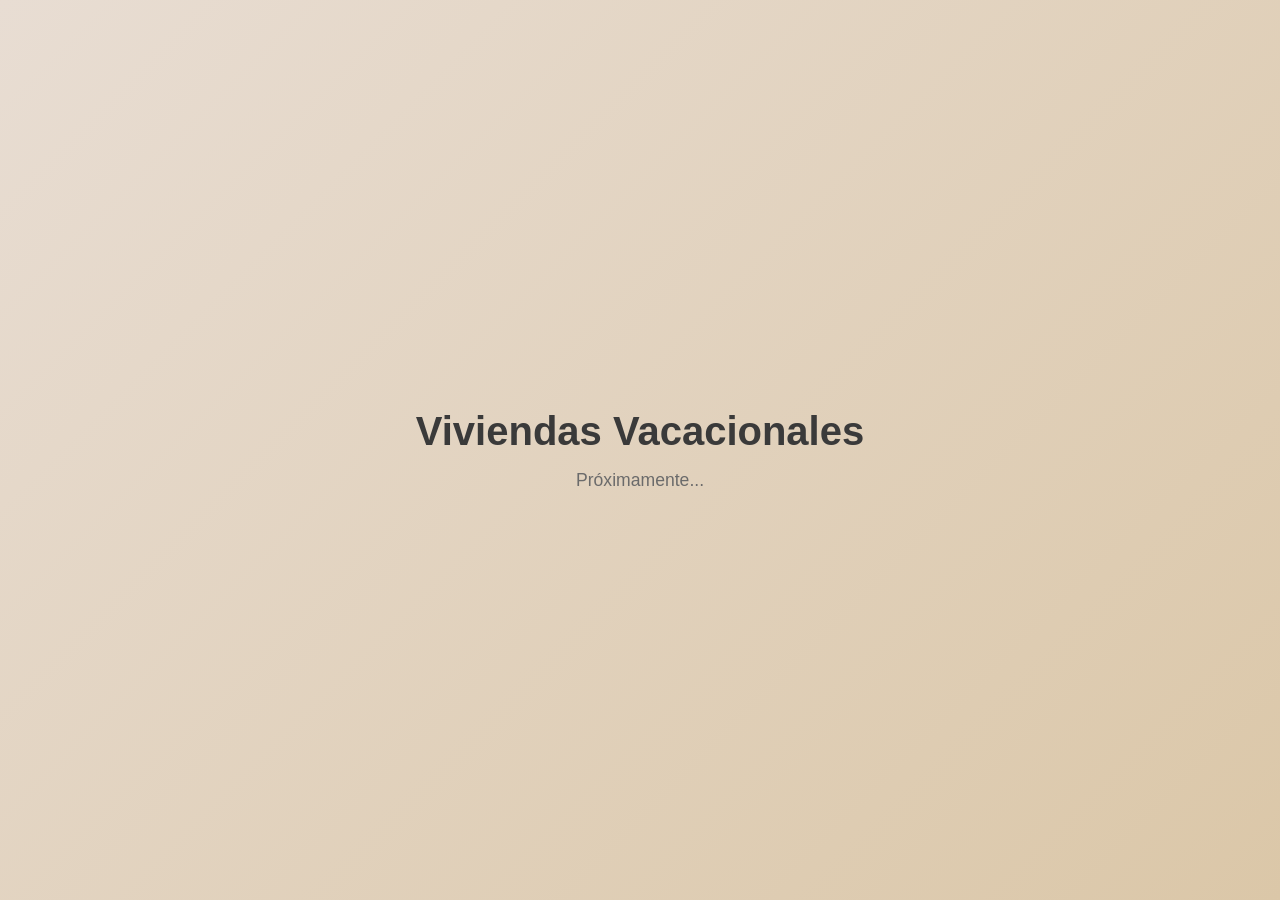
==== vacacional/index.html @ a703bd1c "Sitio web Zaida Quevedo - Psicoterapia y Viviendas Vacacionales Estructura multipágina para web de p" ====
<!DOCTYPE html>
<html lang="es">
<head>
    <meta charset="UTF-8">
    <meta name="viewport" content="width=device-width, initial-scale=1.0">
    <title>Viviendas Vacacionales - Próximamente</title>
    <style>
        * { margin: 0; padding: 0; box-sizing: border-box; }
        body {
            font-family: -apple-system, BlinkMacSystemFont, 'Segoe UI', sans-serif;
            min-height: 100vh;
            display: flex;
            align-items: center;
            justify-content: center;
            background: linear-gradient(135deg, #E8DDD3, #DBC7A8);
            color: #3A3A3A;
        }
        .container { text-align: center; padding: 40px; }
        h1 { font-size: 2.5rem; margin-bottom: 16px; }
        p { font-size: 1.1rem; color: #6B6B6B; }
    </style>
</head>
<body>
    <div class="container">
        <h1>Viviendas Vacacionales</h1>
        <p>Próximamente...</p>
    </div>
</body>
</html>
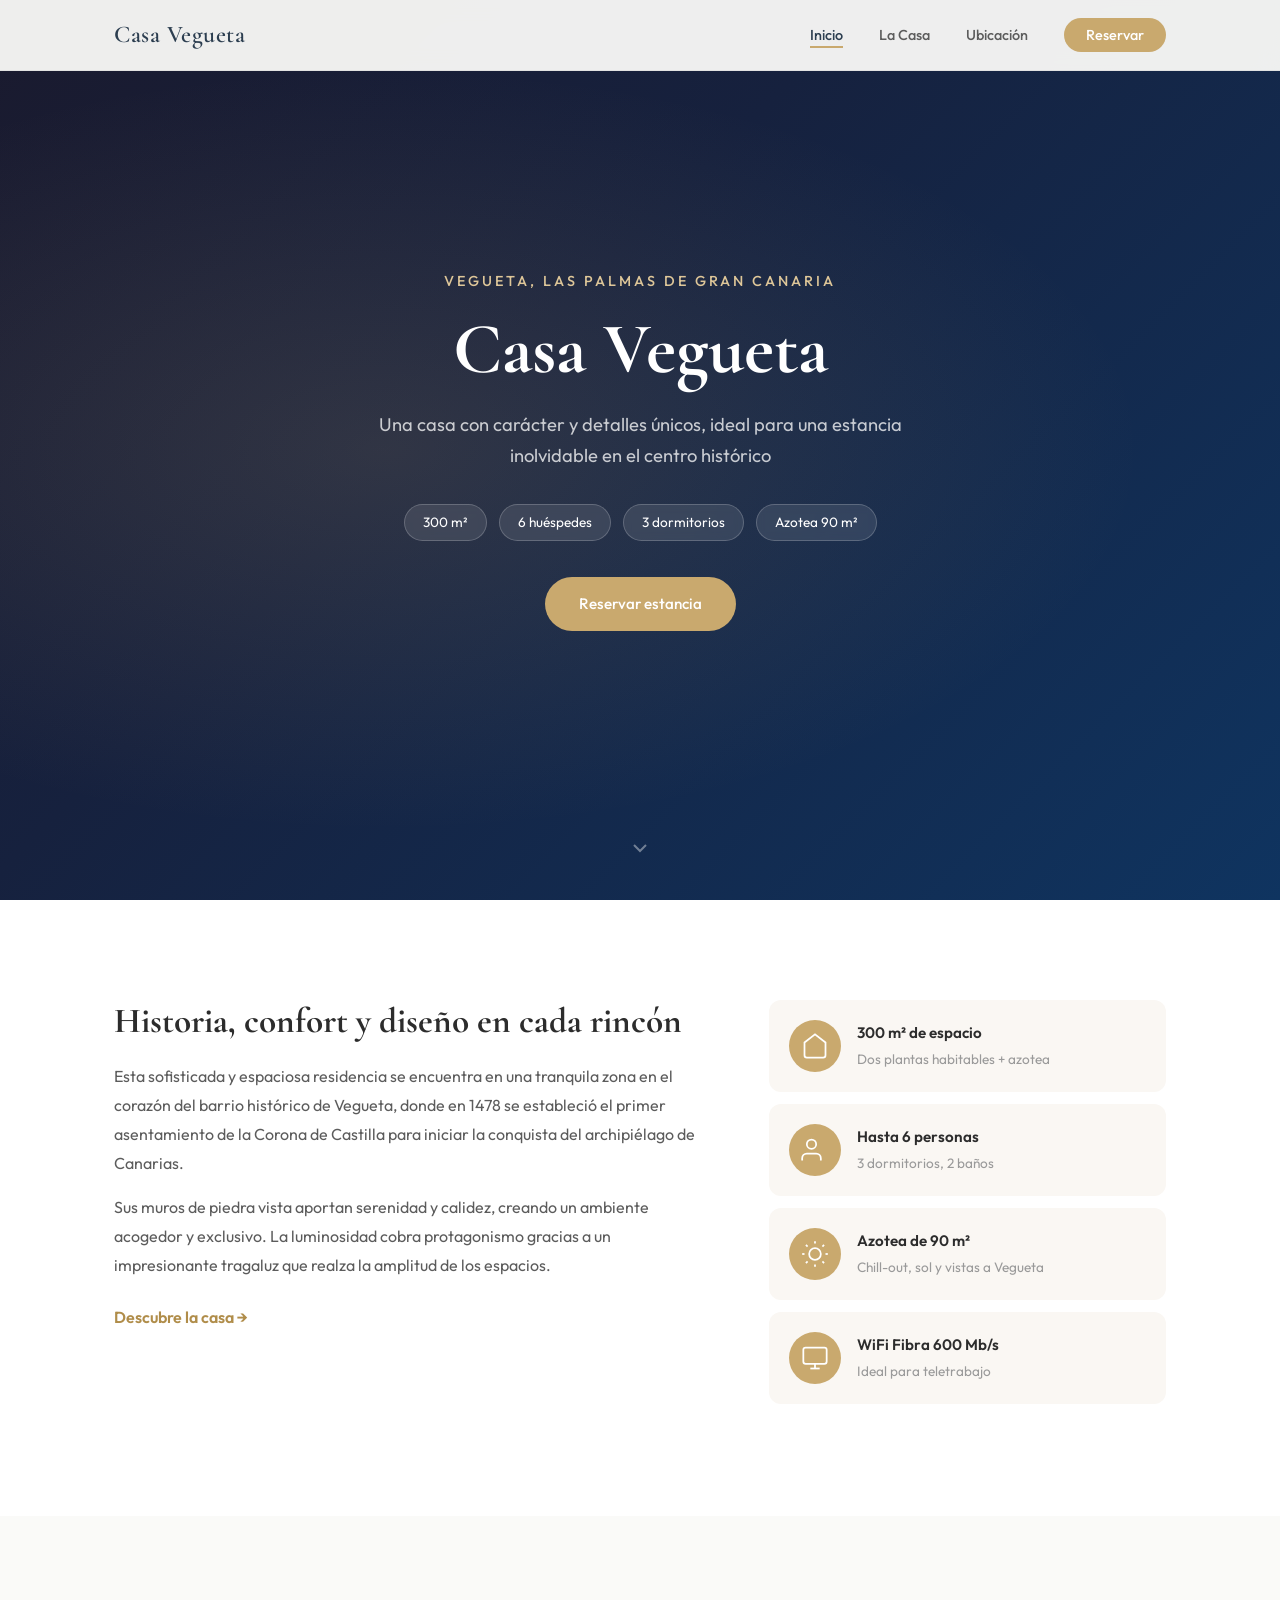
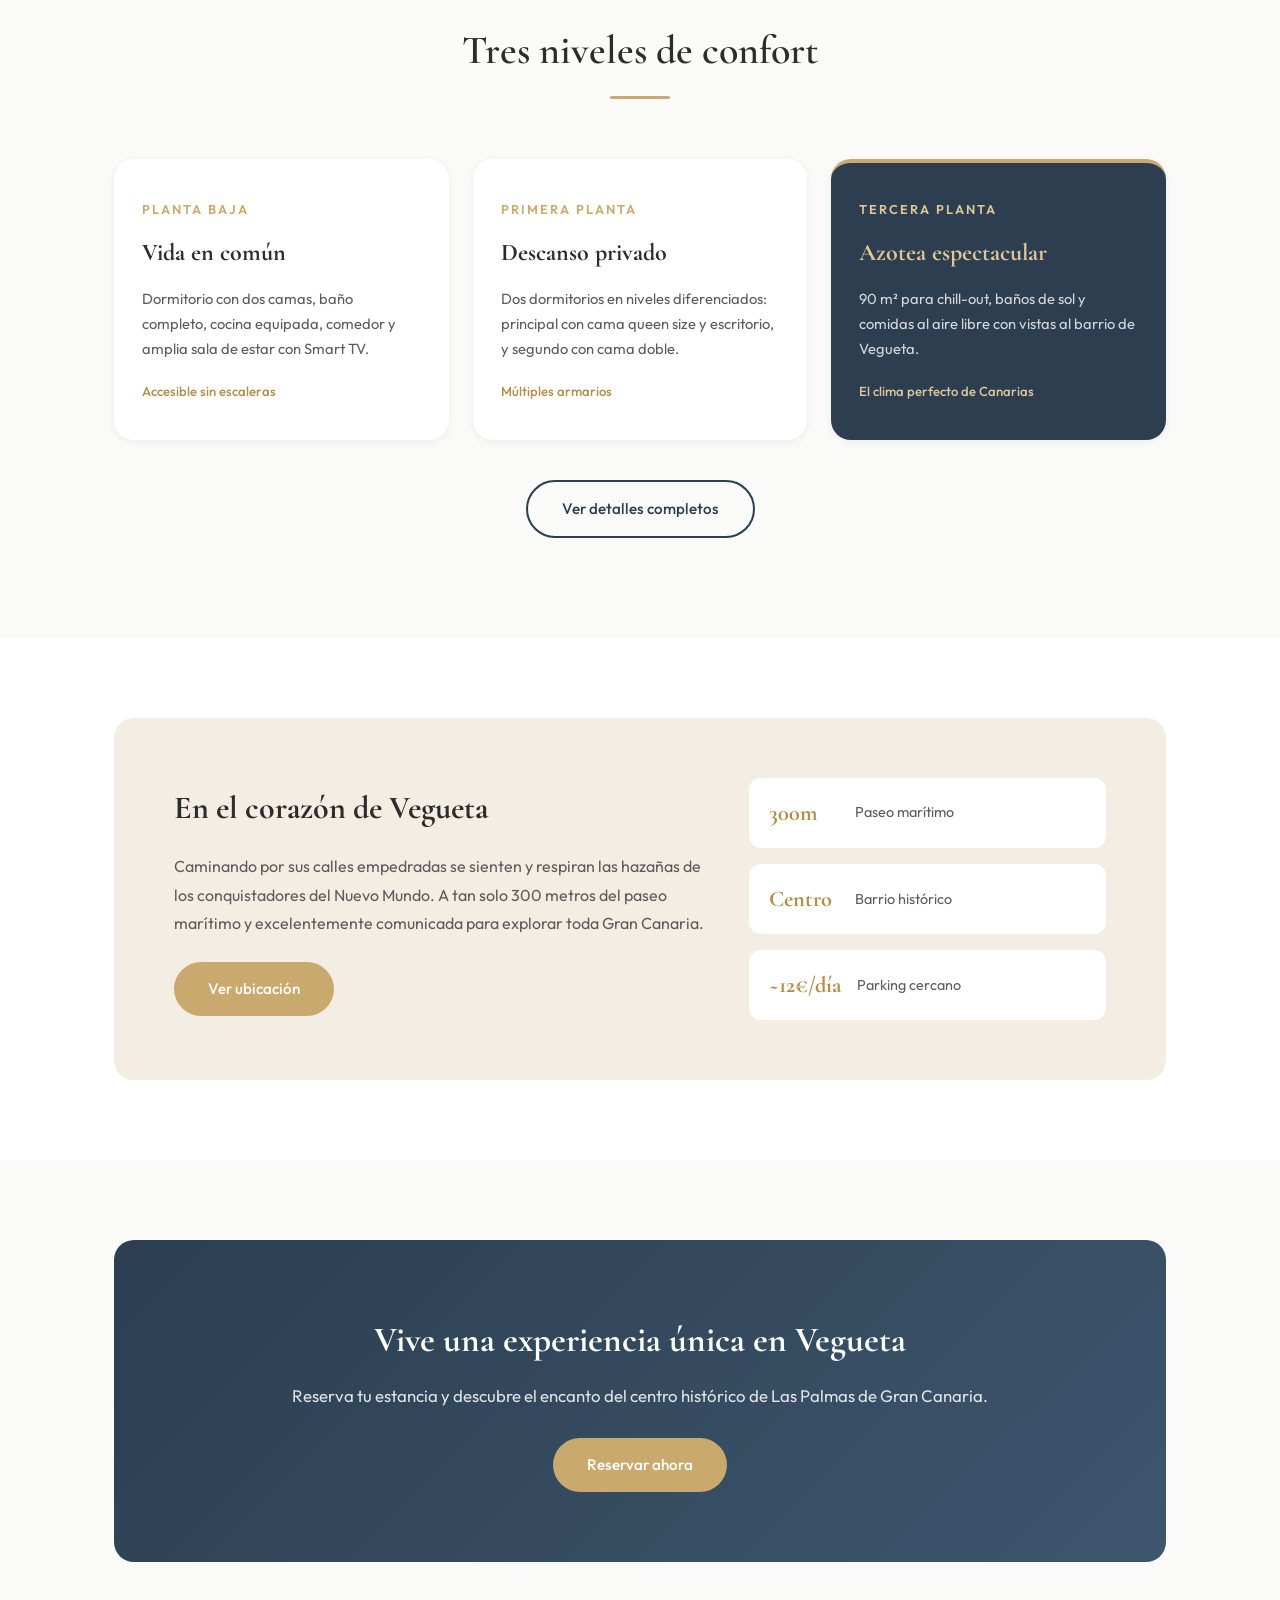
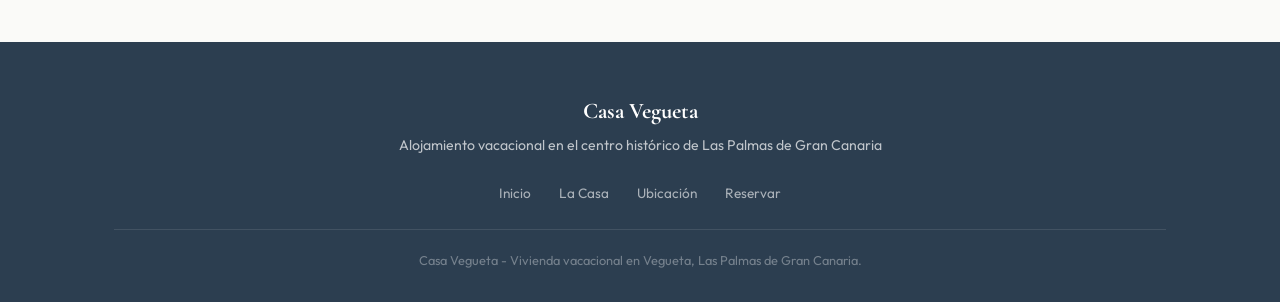
==== commit e8c86e30: "Add vacation rental website (Casa Vegueta) Multi-page site: index, la-casa, ubicacion, reservar. Dar" ====
--- a/vacacional/index.html
+++ b/vacacional/index.html
@@ -3,27 +3,216 @@
 <head>
     <meta charset="UTF-8">
     <meta name="viewport" content="width=device-width, initial-scale=1.0">
-    <title>Viviendas Vacacionales - Próximamente</title>
-    <style>
-        * { margin: 0; padding: 0; box-sizing: border-box; }
-        body {
-            font-family: -apple-system, BlinkMacSystemFont, 'Segoe UI', sans-serif;
-            min-height: 100vh;
-            display: flex;
-            align-items: center;
-            justify-content: center;
-            background: linear-gradient(135deg, #E8DDD3, #DBC7A8);
-            color: #3A3A3A;
-        }
-        .container { text-align: center; padding: 40px; }
-        h1 { font-size: 2.5rem; margin-bottom: 16px; }
-        p { font-size: 1.1rem; color: #6B6B6B; }
-    </style>
+    <title>Casa Vegueta | Alojamiento Vacacional en Las Palmas de Gran Canaria</title>
+    <link rel="preconnect" href="https://fonts.googleapis.com">
+    <link rel="preconnect" href="https://fonts.gstatic.com" crossorigin>
+    <link href="https://fonts.googleapis.com/css2?family=Cormorant+Garamond:wght@400;500;600;700&family=Outfit:wght@300;400;500;600&display=swap" rel="stylesheet">
+    <link rel="stylesheet" href="styles.css">
 </head>
 <body>
-    <div class="container">
-        <h1>Viviendas Vacacionales</h1>
-        <p>Próximamente...</p>
-    </div>
+    <!-- Navegación -->
+    <nav class="navbar" id="navbar">
+        <div class="nav-container">
+            <a href="index.html" class="nav-logo">Casa Vegueta</a>
+            <button class="nav-toggle" id="navToggle" aria-label="Abrir menú">
+                <span></span><span></span><span></span>
+            </button>
+            <ul class="nav-menu" id="navMenu">
+                <li><a href="index.html" class="nav-link active">Inicio</a></li>
+                <li><a href="la-casa.html" class="nav-link">La Casa</a></li>
+                <li><a href="ubicacion.html" class="nav-link">Ubicación</a></li>
+                <li><a href="reservar.html" class="nav-link nav-cta">Reservar</a></li>
+            </ul>
+        </div>
+    </nav>
+
+    <!-- HERO -->
+    <section class="hero">
+        <div class="hero-overlay"></div>
+        <div class="hero-content">
+            <p class="hero-location">Vegueta, Las Palmas de Gran Canaria</p>
+            <h1 class="hero-title">Casa Vegueta</h1>
+            <p class="hero-subtitle">Una casa con carácter y detalles únicos, ideal para una estancia inolvidable en el centro histórico</p>
+            <div class="hero-badges">
+                <span class="badge">300 m²</span>
+                <span class="badge">6 huéspedes</span>
+                <span class="badge">3 dormitorios</span>
+                <span class="badge">Azotea 90 m²</span>
+            </div>
+            <a href="reservar.html" class="btn btn-primary">Reservar estancia</a>
+        </div>
+        <div class="hero-scroll">
+            <svg width="24" height="24" viewBox="0 0 24 24" fill="none" stroke="currentColor" stroke-width="2">
+                <polyline points="6 9 12 15 18 9"/>
+            </svg>
+        </div>
+    </section>
+
+    <!-- INTRO -->
+    <section class="intro">
+        <div class="container">
+            <div class="intro-grid">
+                <div class="intro-text">
+                    <h2>Historia, confort y diseño en cada rincón</h2>
+                    <p>
+                        Esta sofisticada y espaciosa residencia se encuentra en una tranquila zona en el corazón
+                        del barrio histórico de Vegueta, donde en 1478 se estableció el primer asentamiento de la
+                        Corona de Castilla para iniciar la conquista del archipiélago de Canarias.
+                    </p>
+                    <p>
+                        Sus muros de piedra vista aportan serenidad y calidez, creando un ambiente acogedor y exclusivo.
+                        La luminosidad cobra protagonismo gracias a un impresionante tragaluz que realza la amplitud de los espacios.
+                    </p>
+                    <a href="la-casa.html" class="link-arrow">Descubre la casa &rarr;</a>
+                </div>
+                <div class="intro-features">
+                    <div class="feature-item">
+                        <div class="feature-icon">
+                            <svg width="28" height="28" viewBox="0 0 24 24" fill="none" stroke="currentColor" stroke-width="1.5">
+                                <path d="M3 9l9-7 9 7v11a2 2 0 0 1-2 2H5a2 2 0 0 1-2-2z"/>
+                            </svg>
+                        </div>
+                        <div>
+                            <h4>300 m² de espacio</h4>
+                            <p>Dos plantas habitables + azotea</p>
+                        </div>
+                    </div>
+                    <div class="feature-item">
+                        <div class="feature-icon">
+                            <svg width="28" height="28" viewBox="0 0 24 24" fill="none" stroke="currentColor" stroke-width="1.5">
+                                <path d="M17 21v-2a4 4 0 0 0-4-4H5a4 4 0 0 0-4 4v2"/><circle cx="9" cy="7" r="4"/>
+                            </svg>
+                        </div>
+                        <div>
+                            <h4>Hasta 6 personas</h4>
+                            <p>3 dormitorios, 2 baños</p>
+                        </div>
+                    </div>
+                    <div class="feature-item">
+                        <div class="feature-icon">
+                            <svg width="28" height="28" viewBox="0 0 24 24" fill="none" stroke="currentColor" stroke-width="1.5">
+                                <circle cx="12" cy="12" r="5"/><line x1="12" y1="1" x2="12" y2="3"/><line x1="12" y1="21" x2="12" y2="23"/><line x1="4.22" y1="4.22" x2="5.64" y2="5.64"/><line x1="18.36" y1="18.36" x2="19.78" y2="19.78"/><line x1="1" y1="12" x2="3" y2="12"/><line x1="21" y1="12" x2="23" y2="12"/><line x1="4.22" y1="19.78" x2="5.64" y2="18.36"/><line x1="18.36" y1="5.64" x2="19.78" y2="4.22"/>
+                            </svg>
+                        </div>
+                        <div>
+                            <h4>Azotea de 90 m²</h4>
+                            <p>Chill-out, sol y vistas a Vegueta</p>
+                        </div>
+                    </div>
+                    <div class="feature-item">
+                        <div class="feature-icon">
+                            <svg width="28" height="28" viewBox="0 0 24 24" fill="none" stroke="currentColor" stroke-width="1.5">
+                                <rect x="2" y="3" width="20" height="14" rx="2" ry="2"/><line x1="8" y1="21" x2="16" y2="21"/><line x1="12" y1="17" x2="12" y2="21"/>
+                            </svg>
+                        </div>
+                        <div>
+                            <h4>WiFi Fibra 600 Mb/s</h4>
+                            <p>Ideal para teletrabajo</p>
+                        </div>
+                    </div>
+                </div>
+            </div>
+        </div>
+    </section>
+
+    <!-- PLANTAS PREVIEW -->
+    <section class="floors-preview">
+        <div class="container">
+            <div class="section-header">
+                <h2>Tres niveles de confort</h2>
+                <div class="section-line"></div>
+            </div>
+            <div class="floors-grid">
+                <div class="floor-card">
+                    <div class="floor-number">Planta baja</div>
+                    <h3>Vida en común</h3>
+                    <p>Dormitorio con dos camas, baño completo, cocina equipada, comedor y amplia sala de estar con Smart TV.</p>
+                    <span class="floor-note">Accesible sin escaleras</span>
+                </div>
+                <div class="floor-card">
+                    <div class="floor-number">Primera planta</div>
+                    <h3>Descanso privado</h3>
+                    <p>Dos dormitorios en niveles diferenciados: principal con cama queen size y escritorio, y segundo con cama doble.</p>
+                    <span class="floor-note">Múltiples armarios</span>
+                </div>
+                <div class="floor-card floor-card--highlight">
+                    <div class="floor-number">Tercera planta</div>
+                    <h3>Azotea espectacular</h3>
+                    <p>90 m² para chill-out, baños de sol y comidas al aire libre con vistas al barrio de Vegueta.</p>
+                    <span class="floor-note">El clima perfecto de Canarias</span>
+                </div>
+            </div>
+            <div class="text-center" style="margin-top: 40px;">
+                <a href="la-casa.html" class="btn btn-secondary">Ver detalles completos</a>
+            </div>
+        </div>
+    </section>
+
+    <!-- UBICACIÓN PREVIEW -->
+    <section class="location-preview">
+        <div class="container">
+            <div class="location-banner">
+                <div class="location-text">
+                    <h2>En el corazón de Vegueta</h2>
+                    <p>
+                        Caminando por sus calles empedradas se sienten y respiran las hazañas de los conquistadores
+                        del Nuevo Mundo. A tan solo 300 metros del paseo marítimo y excelentemente comunicada para
+                        explorar toda Gran Canaria.
+                    </p>
+                    <a href="ubicacion.html" class="btn btn-primary">Ver ubicación</a>
+                </div>
+                <div class="location-highlights">
+                    <div class="highlight">
+                        <span class="highlight-distance">300m</span>
+                        <span class="highlight-label">Paseo marítimo</span>
+                    </div>
+                    <div class="highlight">
+                        <span class="highlight-distance">Centro</span>
+                        <span class="highlight-label">Barrio histórico</span>
+                    </div>
+                    <div class="highlight">
+                        <span class="highlight-distance">~12€/día</span>
+                        <span class="highlight-label">Parking cercano</span>
+                    </div>
+                </div>
+            </div>
+        </div>
+    </section>
+
+    <!-- CTA -->
+    <section class="cta-section">
+        <div class="container">
+            <div class="cta-box">
+                <h2>Vive una experiencia única en Vegueta</h2>
+                <p>Reserva tu estancia y descubre el encanto del centro histórico de Las Palmas de Gran Canaria.</p>
+                <div class="cta-buttons">
+                    <a href="reservar.html" class="btn btn-primary">Reservar ahora</a>
+                </div>
+            </div>
+        </div>
+    </section>
+
+    <!-- FOOTER -->
+    <footer class="footer">
+        <div class="container">
+            <div class="footer-content">
+                <div class="footer-brand">
+                    <h3>Casa Vegueta</h3>
+                    <p>Alojamiento vacacional en el centro histórico de Las Palmas de Gran Canaria</p>
+                </div>
+                <div class="footer-links">
+                    <a href="index.html">Inicio</a>
+                    <a href="la-casa.html">La Casa</a>
+                    <a href="ubicacion.html">Ubicación</a>
+                    <a href="reservar.html">Reservar</a>
+                </div>
+                <div class="footer-legal">
+                    <p>Casa Vegueta - Vivienda vacacional en Vegueta, Las Palmas de Gran Canaria.</p>
+                </div>
+            </div>
+        </div>
+    </footer>
+
+    <script src="script.js"></script>
 </body>
 </html>
--- a/vacacional/styles.css
+++ b/vacacional/styles.css
@@ -0,0 +1,426 @@
+/* ===========================
+   VARIABLES Y RESET
+   =========================== */
+:root {
+    --color-primary: #2C3E50;
+    --color-primary-light: #3D566E;
+    --color-accent: #C9A96E;
+    --color-accent-light: #DFC799;
+    --color-accent-dark: #B08D4A;
+    --color-warm: #F4EDE4;
+    --color-warm-light: #FAF7F3;
+    --color-bg: #FAFAF8;
+    --color-white: #FFFFFF;
+    --color-text: #2C2C2C;
+    --color-text-light: #5C5C5C;
+    --color-text-muted: #9A9A9A;
+    --font-heading: 'Cormorant Garamond', Georgia, serif;
+    --font-body: 'Outfit', -apple-system, BlinkMacSystemFont, sans-serif;
+    --shadow-sm: 0 2px 8px rgba(0,0,0,0.06);
+    --shadow-md: 0 4px 24px rgba(0,0,0,0.08);
+    --shadow-lg: 0 8px 40px rgba(0,0,0,0.12);
+    --radius: 12px;
+    --radius-lg: 20px;
+    --transition: 0.3s ease;
+}
+
+*, *::before, *::after { margin: 0; padding: 0; box-sizing: border-box; }
+html { scroll-behavior: smooth; font-size: 16px; }
+body {
+    font-family: var(--font-body); color: var(--color-text);
+    background: var(--color-bg); line-height: 1.7; -webkit-font-smoothing: antialiased;
+}
+img { max-width: 100%; display: block; }
+a { text-decoration: none; color: inherit; }
+ul { list-style: none; }
+.container { max-width: 1100px; margin: 0 auto; padding: 0 24px; }
+.text-center { text-align: center; }
+
+/* ===========================
+   NAVEGACIÓN
+   =========================== */
+.navbar {
+    position: fixed; top: 0; left: 0; right: 0; z-index: 1000;
+    background: rgba(250, 250, 248, 0.95); backdrop-filter: blur(10px);
+    border-bottom: 1px solid rgba(0,0,0,0.05); transition: var(--transition);
+}
+.nav-container {
+    max-width: 1100px; margin: 0 auto; padding: 0 24px;
+    display: flex; justify-content: space-between; align-items: center; height: 70px;
+}
+.nav-logo {
+    font-family: var(--font-heading); font-size: 1.5rem;
+    font-weight: 600; color: var(--color-primary); letter-spacing: 0.5px;
+}
+.nav-menu { display: flex; align-items: center; gap: 36px; }
+.nav-link {
+    font-size: 0.9rem; font-weight: 500; color: var(--color-text-light);
+    transition: color var(--transition); position: relative;
+}
+.nav-link:hover, .nav-link.active { color: var(--color-primary); }
+.nav-link::after {
+    content: ''; position: absolute; bottom: -4px; left: 0;
+    width: 0; height: 2px; background: var(--color-accent);
+    transition: width var(--transition);
+}
+.nav-link:hover::after, .nav-link.active::after { width: 100%; }
+.nav-cta {
+    background: var(--color-accent); color: var(--color-white) !important;
+    padding: 8px 22px; border-radius: 50px; font-weight: 500;
+}
+.nav-cta::after { display: none; }
+.nav-cta:hover, .nav-cta.active { background: var(--color-accent-dark); }
+.nav-toggle {
+    display: none; flex-direction: column; gap: 5px;
+    background: none; border: none; cursor: pointer; padding: 4px;
+}
+.nav-toggle span { width: 24px; height: 2px; background: var(--color-text); transition: var(--transition); }
+
+/* ===========================
+   BOTONES
+   =========================== */
+.btn {
+    display: inline-block; padding: 14px 34px; border-radius: 50px;
+    font-family: var(--font-body); font-size: 0.95rem; font-weight: 500;
+    cursor: pointer; border: none; transition: all var(--transition);
+}
+.btn-primary { background: var(--color-accent); color: var(--color-white); }
+.btn-primary:hover { background: var(--color-accent-dark); transform: translateY(-2px); box-shadow: var(--shadow-md); }
+.btn-secondary { background: transparent; color: var(--color-primary); border: 2px solid var(--color-primary); }
+.btn-secondary:hover { background: var(--color-primary); color: var(--color-white); transform: translateY(-2px); }
+.btn-full { width: 100%; text-align: center; }
+
+/* ===========================
+   SECTION HEADER
+   =========================== */
+.section-header { text-align: center; margin-bottom: 60px; }
+.section-header h2 { font-family: var(--font-heading); font-size: 2.5rem; font-weight: 600; color: var(--color-text); margin-bottom: 12px; }
+.section-line { width: 60px; height: 3px; background: var(--color-accent); margin: 0 auto 16px; border-radius: 2px; }
+.section-sub { font-size: 1.05rem; color: var(--color-text-light); }
+
+/* ===========================
+   PAGE HEADER
+   =========================== */
+.page-header {
+    padding: 140px 0 60px;
+    background: linear-gradient(135deg, var(--color-warm) 0%, var(--color-warm-light) 100%);
+    text-align: center;
+}
+.page-header h1 { font-family: var(--font-heading); font-size: 3.2rem; font-weight: 700; color: var(--color-text); margin-bottom: 12px; }
+.page-header p { font-size: 1.15rem; color: var(--color-text-light); }
+.page-header--warm { background: linear-gradient(135deg, var(--color-accent-light) 0%, var(--color-warm) 100%); }
+.page-header--dark { background: linear-gradient(135deg, var(--color-primary) 0%, var(--color-primary-light) 100%); }
+.page-header--dark h1, .page-header--dark p { color: var(--color-white); }
+.page-header--dark p { opacity: 0.85; }
+
+/* ===========================
+   HERO
+   =========================== */
+.hero {
+    position: relative; min-height: 100vh; display: flex; align-items: center;
+    justify-content: center; text-align: center; overflow: hidden;
+    background: linear-gradient(135deg, #1a1a2e 0%, #16213e 40%, #0f3460 100%);
+}
+.hero-overlay {
+    position: absolute; inset: 0;
+    background: radial-gradient(ellipse at 30% 50%, rgba(201, 169, 110, 0.15) 0%, transparent 60%);
+}
+.hero-content { position: relative; z-index: 2; max-width: 750px; padding: 0 24px; }
+.hero-location {
+    font-size: 0.9rem; font-weight: 500; color: var(--color-accent-light);
+    letter-spacing: 3px; text-transform: uppercase; margin-bottom: 16px;
+}
+.hero-title {
+    font-family: var(--font-heading); font-size: 4.5rem; font-weight: 700;
+    color: var(--color-white); line-height: 1.1; margin-bottom: 20px;
+}
+.hero-subtitle {
+    font-size: 1.15rem; color: rgba(255,255,255,0.75);
+    line-height: 1.7; margin-bottom: 32px; max-width: 600px; margin-left: auto; margin-right: auto;
+}
+.hero-badges { display: flex; justify-content: center; gap: 12px; margin-bottom: 36px; flex-wrap: wrap; }
+.badge {
+    background: rgba(255,255,255,0.1); border: 1px solid rgba(255,255,255,0.2);
+    color: var(--color-white); padding: 6px 18px; border-radius: 50px;
+    font-size: 0.85rem; font-weight: 400; backdrop-filter: blur(4px);
+}
+.hero-scroll {
+    position: absolute; bottom: 32px; left: 50%; transform: translateX(-50%);
+    color: rgba(255,255,255,0.4); animation: bounce 2s infinite;
+}
+@keyframes bounce {
+    0%, 100% { transform: translateX(-50%) translateY(0); }
+    50% { transform: translateX(-50%) translateY(8px); }
+}
+
+/* ===========================
+   INTRO
+   =========================== */
+.intro { padding: 100px 0; background: var(--color-white); }
+.intro-grid { display: grid; grid-template-columns: 1.2fr 0.8fr; gap: 60px; align-items: start; }
+.intro-text h2 { font-family: var(--font-heading); font-size: 2.2rem; margin-bottom: 20px; color: var(--color-text); line-height: 1.2; }
+.intro-text p { color: var(--color-text-light); line-height: 1.8; margin-bottom: 16px; }
+.link-arrow { font-weight: 600; color: var(--color-accent-dark); transition: color var(--transition); display: inline-block; margin-top: 8px; }
+.link-arrow:hover { color: var(--color-accent); }
+
+.feature-item {
+    display: flex; gap: 16px; align-items: flex-start;
+    padding: 20px; background: var(--color-warm-light); border-radius: var(--radius);
+    margin-bottom: 12px; transition: transform var(--transition);
+}
+.feature-item:hover { transform: translateX(4px); }
+.feature-icon {
+    width: 52px; height: 52px; background: var(--color-accent);
+    color: var(--color-white); border-radius: 50%;
+    display: flex; align-items: center; justify-content: center; flex-shrink: 0;
+}
+.feature-item h4 { font-size: 0.95rem; font-weight: 600; color: var(--color-text); margin-bottom: 2px; }
+.feature-item p { font-size: 0.85rem; color: var(--color-text-muted); margin: 0; }
+
+/* ===========================
+   FLOORS PREVIEW
+   =========================== */
+.floors-preview { padding: 100px 0; background: var(--color-bg); }
+.floors-grid { display: grid; grid-template-columns: repeat(3, 1fr); gap: 24px; }
+.floor-card {
+    background: var(--color-white); border-radius: var(--radius-lg); padding: 36px 28px;
+    box-shadow: var(--shadow-sm); transition: transform var(--transition), box-shadow var(--transition);
+    border-top: 4px solid transparent;
+}
+.floor-card:hover { transform: translateY(-6px); box-shadow: var(--shadow-lg); }
+.floor-number { font-size: 0.8rem; font-weight: 600; color: var(--color-accent); text-transform: uppercase; letter-spacing: 2px; margin-bottom: 12px; }
+.floor-card h3 { font-family: var(--font-heading); font-size: 1.5rem; margin-bottom: 12px; color: var(--color-text); }
+.floor-card p { font-size: 0.92rem; color: var(--color-text-light); line-height: 1.7; margin-bottom: 16px; }
+.floor-note { font-size: 0.82rem; font-weight: 500; color: var(--color-accent-dark); }
+.floor-card--highlight { background: var(--color-primary); color: var(--color-white); border-top-color: var(--color-accent); }
+.floor-card--highlight h3, .floor-card--highlight .floor-number { color: var(--color-accent-light); }
+.floor-card--highlight p { color: rgba(255,255,255,0.8); }
+.floor-card--highlight .floor-note { color: var(--color-accent-light); }
+
+/* ===========================
+   LOCATION PREVIEW
+   =========================== */
+.location-preview { padding: 80px 0; background: var(--color-white); }
+.location-banner {
+    background: var(--color-warm); border-radius: var(--radius-lg); padding: 60px;
+    display: grid; grid-template-columns: 1.5fr 1fr; gap: 40px; align-items: center;
+}
+.location-text h2 { font-family: var(--font-heading); font-size: 2rem; margin-bottom: 16px; color: var(--color-text); }
+.location-text p { color: var(--color-text-light); line-height: 1.8; margin-bottom: 24px; }
+.location-highlights { display: flex; flex-direction: column; gap: 16px; }
+.highlight {
+    background: var(--color-white); border-radius: var(--radius); padding: 16px 20px;
+    display: flex; align-items: center; gap: 16px;
+}
+.highlight-distance { font-family: var(--font-heading); font-size: 1.4rem; font-weight: 700; color: var(--color-accent-dark); min-width: 70px; }
+.highlight-label { font-size: 0.9rem; color: var(--color-text-light); }
+
+/* ===========================
+   CTA
+   =========================== */
+.cta-section { padding: 80px 0; background: var(--color-bg); }
+.cta-box {
+    text-align: center; background: linear-gradient(135deg, var(--color-primary) 0%, var(--color-primary-light) 100%);
+    border-radius: var(--radius-lg); padding: 70px 40px; color: var(--color-white);
+}
+.cta-box h2 { font-family: var(--font-heading); font-size: 2.2rem; margin-bottom: 12px; }
+.cta-box p { opacity: 0.85; margin-bottom: 28px; font-size: 1.05rem; }
+.cta-buttons { display: flex; justify-content: center; gap: 16px; flex-wrap: wrap; }
+
+/* ===========================
+   LA CASA PAGE
+   =========================== */
+.casa-intro { padding: 80px 0; background: var(--color-white); }
+.casa-intro-grid { display: grid; grid-template-columns: 1.3fr 0.7fr; gap: 60px; align-items: center; }
+.casa-intro-text h2 { font-family: var(--font-heading); font-size: 2.2rem; margin-bottom: 20px; color: var(--color-text); line-height: 1.2; }
+.casa-intro-text p { color: var(--color-text-light); line-height: 1.8; margin-bottom: 16px; }
+.casa-stats { display: grid; grid-template-columns: 1fr 1fr; gap: 16px; }
+.stat {
+    background: var(--color-warm-light); border-radius: var(--radius); padding: 24px;
+    text-align: center; border-bottom: 3px solid var(--color-accent);
+}
+.stat-number { display: block; font-family: var(--font-heading); font-size: 2.5rem; font-weight: 700; color: var(--color-primary); }
+.stat-label { font-size: 0.85rem; color: var(--color-text-muted); font-weight: 500; }
+
+/* Floor details */
+.floors-detail { padding: 40px 0 80px; background: var(--color-white); }
+.floor-detail {
+    background: var(--color-warm-light); border-radius: var(--radius-lg); padding: 48px;
+    margin-bottom: 24px; border-left: 4px solid var(--color-accent);
+}
+.floor-detail--highlight { background: var(--color-primary); border-left-color: var(--color-accent); }
+.floor-detail--highlight * { color: var(--color-white); }
+.floor-detail--highlight p { color: rgba(255,255,255,0.8) !important; }
+.floor-detail--highlight .floor-label { color: var(--color-accent-light) !important; }
+.floor-detail-header { margin-bottom: 20px; }
+.floor-label { font-size: 0.8rem; font-weight: 600; color: var(--color-accent-dark); text-transform: uppercase; letter-spacing: 2px; margin-bottom: 8px; display: block; }
+.floor-detail h2 { font-family: var(--font-heading); font-size: 1.8rem; color: var(--color-text); }
+.floor-detail-content p { color: var(--color-text-light); line-height: 1.8; margin-bottom: 20px; }
+
+.floor-amenities { display: flex; flex-direction: column; gap: 10px; }
+.amenity { display: flex; align-items: center; gap: 10px; font-size: 0.95rem; color: var(--color-text); }
+.amenity svg { color: var(--color-accent); flex-shrink: 0; }
+
+.floor-rooms { display: grid; grid-template-columns: 1fr 1fr; gap: 20px; }
+.room-card {
+    background: var(--color-white); border-radius: var(--radius); padding: 24px;
+    border: 1px solid rgba(0,0,0,0.06);
+}
+.room-card h4 { font-family: var(--font-heading); font-size: 1.1rem; color: var(--color-primary); margin-bottom: 12px; }
+.room-card ul { list-style: none; }
+.room-card li { padding: 4px 0; padding-left: 16px; position: relative; font-size: 0.9rem; color: var(--color-text-light); }
+.room-card li::before { content: ''; position: absolute; left: 0; top: 12px; width: 6px; height: 6px; border-radius: 50%; background: var(--color-accent); }
+
+.azotea-features { display: flex; gap: 10px; flex-wrap: wrap; }
+.azotea-tag {
+    background: rgba(201, 169, 110, 0.2); color: var(--color-accent-light);
+    padding: 6px 18px; border-radius: 50px; font-size: 0.85rem; font-weight: 500;
+    border: 1px solid rgba(201, 169, 110, 0.3);
+}
+
+/* Equipment */
+.equipment { padding: 80px 0; background: var(--color-bg); }
+.equipment-grid { display: grid; grid-template-columns: repeat(3, 1fr); gap: 24px; }
+.equipment-category {
+    background: var(--color-white); border-radius: var(--radius-lg); padding: 32px;
+    box-shadow: var(--shadow-sm);
+}
+.equipment-category h4 { font-family: var(--font-heading); font-size: 1.3rem; color: var(--color-primary); margin-bottom: 16px; padding-bottom: 12px; border-bottom: 2px solid var(--color-accent); }
+.equipment-category li { padding: 6px 0; padding-left: 16px; position: relative; font-size: 0.9rem; color: var(--color-text-light); }
+.equipment-category li::before { content: ''; position: absolute; left: 0; top: 13px; width: 5px; height: 5px; border-radius: 50%; background: var(--color-accent); }
+
+/* ===========================
+   UBICACIÓN PAGE
+   =========================== */
+.location-history { padding: 80px 0; background: var(--color-white); }
+.history-grid { display: grid; grid-template-columns: 1.5fr 0.5fr; gap: 60px; align-items: center; }
+.history-text h2 { font-family: var(--font-heading); font-size: 2.2rem; margin-bottom: 20px; color: var(--color-text); line-height: 1.2; }
+.history-text p { color: var(--color-text-light); line-height: 1.8; margin-bottom: 16px; }
+.history-card {
+    background: var(--color-primary); color: var(--color-white); border-radius: var(--radius-lg);
+    padding: 40px; text-align: center;
+}
+.history-year { display: block; font-family: var(--font-heading); font-size: 3.5rem; font-weight: 700; color: var(--color-accent-light); margin-bottom: 12px; }
+.history-card p { font-size: 0.95rem; opacity: 0.8; }
+
+.nearby { padding: 80px 0; background: var(--color-bg); }
+.nearby-grid { display: grid; grid-template-columns: repeat(3, 1fr); gap: 24px; }
+.nearby-card {
+    background: var(--color-white); border-radius: var(--radius-lg); padding: 32px 24px;
+    box-shadow: var(--shadow-sm); transition: transform var(--transition), box-shadow var(--transition);
+    text-align: center;
+}
+.nearby-card:hover { transform: translateY(-4px); box-shadow: var(--shadow-md); }
+.nearby-icon { color: var(--color-accent); margin-bottom: 16px; }
+.nearby-card h3 { font-family: var(--font-heading); font-size: 1.2rem; margin-bottom: 8px; color: var(--color-text); }
+.nearby-card p { font-size: 0.88rem; color: var(--color-text-light); line-height: 1.6; margin-bottom: 12px; }
+.nearby-distance { font-size: 0.8rem; font-weight: 600; color: var(--color-accent-dark); background: var(--color-warm-light); padding: 4px 14px; border-radius: 50px; }
+
+.explore-island { padding: 80px 0; background: var(--color-white); }
+.explore-banner {
+    background: linear-gradient(135deg, var(--color-accent) 0%, var(--color-accent-dark) 100%);
+    border-radius: var(--radius-lg); padding: 60px; text-align: center; color: var(--color-white);
+}
+.explore-banner h2 { font-family: var(--font-heading); font-size: 2.2rem; margin-bottom: 16px; }
+.explore-banner p { opacity: 0.9; max-width: 600px; margin: 0 auto 28px; line-height: 1.7; }
+
+/* ===========================
+   RESERVAR PAGE
+   =========================== */
+.booking-page { padding: 80px 0; background: var(--color-white); }
+.booking-grid { display: grid; grid-template-columns: 1fr 1.1fr; gap: 60px; align-items: start; }
+.booking-info h2 { font-family: var(--font-heading); font-size: 2rem; margin-bottom: 4px; }
+.booking-location { color: var(--color-text-light); margin-bottom: 28px; }
+
+.booking-summary { margin-bottom: 32px; }
+.summary-item { display: flex; align-items: center; gap: 12px; padding: 10px 0; font-size: 0.95rem; color: var(--color-text); border-bottom: 1px solid rgba(0,0,0,0.05); }
+.summary-item svg { color: var(--color-accent); flex-shrink: 0; }
+
+.platforms { margin-bottom: 32px; }
+.platforms h3 { font-family: var(--font-heading); font-size: 1.3rem; margin-bottom: 8px; color: var(--color-text); }
+.platforms > p { font-size: 0.9rem; color: var(--color-text-light); margin-bottom: 16px; }
+.platform-buttons { display: flex; flex-direction: column; gap: 12px; }
+.platform-btn {
+    display: flex; align-items: center; gap: 12px; padding: 16px 24px;
+    border-radius: var(--radius); font-weight: 500; font-size: 0.95rem;
+    transition: all var(--transition); border: 2px solid;
+}
+.platform-btn:hover { transform: translateY(-2px); box-shadow: var(--shadow-md); }
+.platform-airbnb { background: #FF5A5F; color: var(--color-white); border-color: #FF5A5F; }
+.platform-airbnb:hover { background: #e04e53; }
+.platform-booking { background: #003580; color: var(--color-white); border-color: #003580; }
+.platform-booking:hover { background: #002a66; }
+
+.parking-note {
+    display: flex; align-items: center; gap: 12px; padding: 16px 20px;
+    background: var(--color-warm-light); border-radius: var(--radius); font-size: 0.9rem; color: var(--color-text-light);
+}
+.parking-note svg { color: var(--color-accent); flex-shrink: 0; }
+
+.booking-form-wrapper { position: sticky; top: 90px; }
+.booking-form {
+    background: var(--color-warm-light); border-radius: var(--radius-lg); padding: 40px;
+}
+.booking-form h3 { font-family: var(--font-heading); font-size: 1.4rem; margin-bottom: 4px; color: var(--color-text); }
+.booking-form > p { font-size: 0.9rem; color: var(--color-text-light); margin-bottom: 24px; }
+.form-group { margin-bottom: 18px; }
+.form-group label { display: block; font-size: 0.85rem; font-weight: 500; color: var(--color-text); margin-bottom: 6px; }
+.form-group input, .form-group select, .form-group textarea {
+    width: 100%; padding: 12px 16px; border: 1px solid rgba(0,0,0,0.1);
+    border-radius: 8px; font-family: var(--font-body); font-size: 0.95rem;
+    background: var(--color-white); color: var(--color-text); transition: border-color var(--transition);
+}
+.form-group input:focus, .form-group select:focus, .form-group textarea:focus {
+    outline: none; border-color: var(--color-accent); box-shadow: 0 0 0 3px rgba(201, 169, 110, 0.15);
+}
+.form-group textarea { resize: vertical; }
+.form-row { display: grid; grid-template-columns: 1fr 1fr; gap: 12px; }
+
+/* ===========================
+   FOOTER
+   =========================== */
+.footer { background: var(--color-primary); color: rgba(255,255,255,0.7); padding: 50px 0 30px; }
+.footer-content { text-align: center; }
+.footer-brand h3 { font-family: var(--font-heading); font-size: 1.4rem; color: var(--color-white); margin-bottom: 4px; }
+.footer-brand p { margin-bottom: 24px; font-size: 0.88rem; }
+.footer-links { display: flex; justify-content: center; gap: 28px; margin-bottom: 24px; flex-wrap: wrap; }
+.footer-links a { font-size: 0.85rem; color: rgba(255,255,255,0.6); transition: color var(--transition); }
+.footer-links a:hover { color: var(--color-white); }
+.footer-legal { padding-top: 20px; border-top: 1px solid rgba(255,255,255,0.1); }
+.footer-legal p { font-size: 0.8rem; color: rgba(255,255,255,0.35); }
+
+/* ===========================
+   RESPONSIVE
+   =========================== */
+@media (max-width: 968px) {
+    .intro-grid, .casa-intro-grid, .history-grid { grid-template-columns: 1fr; }
+    .floors-grid, .equipment-grid, .nearby-grid { grid-template-columns: 1fr; max-width: 500px; margin: 0 auto; }
+    .location-banner { grid-template-columns: 1fr; }
+    .booking-grid { grid-template-columns: 1fr; }
+    .booking-form-wrapper { position: static; }
+    .floor-rooms { grid-template-columns: 1fr; }
+    .casa-stats { grid-template-columns: repeat(4, 1fr); }
+}
+
+@media (max-width: 768px) {
+    .nav-menu {
+        position: fixed; top: 70px; left: 0; right: 0;
+        background: var(--color-white); flex-direction: column;
+        padding: 20px; gap: 16px; box-shadow: var(--shadow-md);
+        transform: translateY(-110%); transition: transform var(--transition);
+    }
+    .nav-menu.active { transform: translateY(0); }
+    .nav-toggle { display: flex; }
+    .hero-title { font-size: 3rem; }
+    .page-header h1 { font-size: 2.2rem; }
+    .casa-stats { grid-template-columns: 1fr 1fr; }
+    .nearby-grid { max-width: 100%; grid-template-columns: 1fr; }
+    .form-row { grid-template-columns: 1fr; }
+}
+
+@media (max-width: 480px) {
+    .hero-title { font-size: 2.4rem; }
+    .hero-badges { gap: 8px; }
+    .badge { font-size: 0.78rem; padding: 4px 12px; }
+    .footer-links { flex-wrap: wrap; }
+}
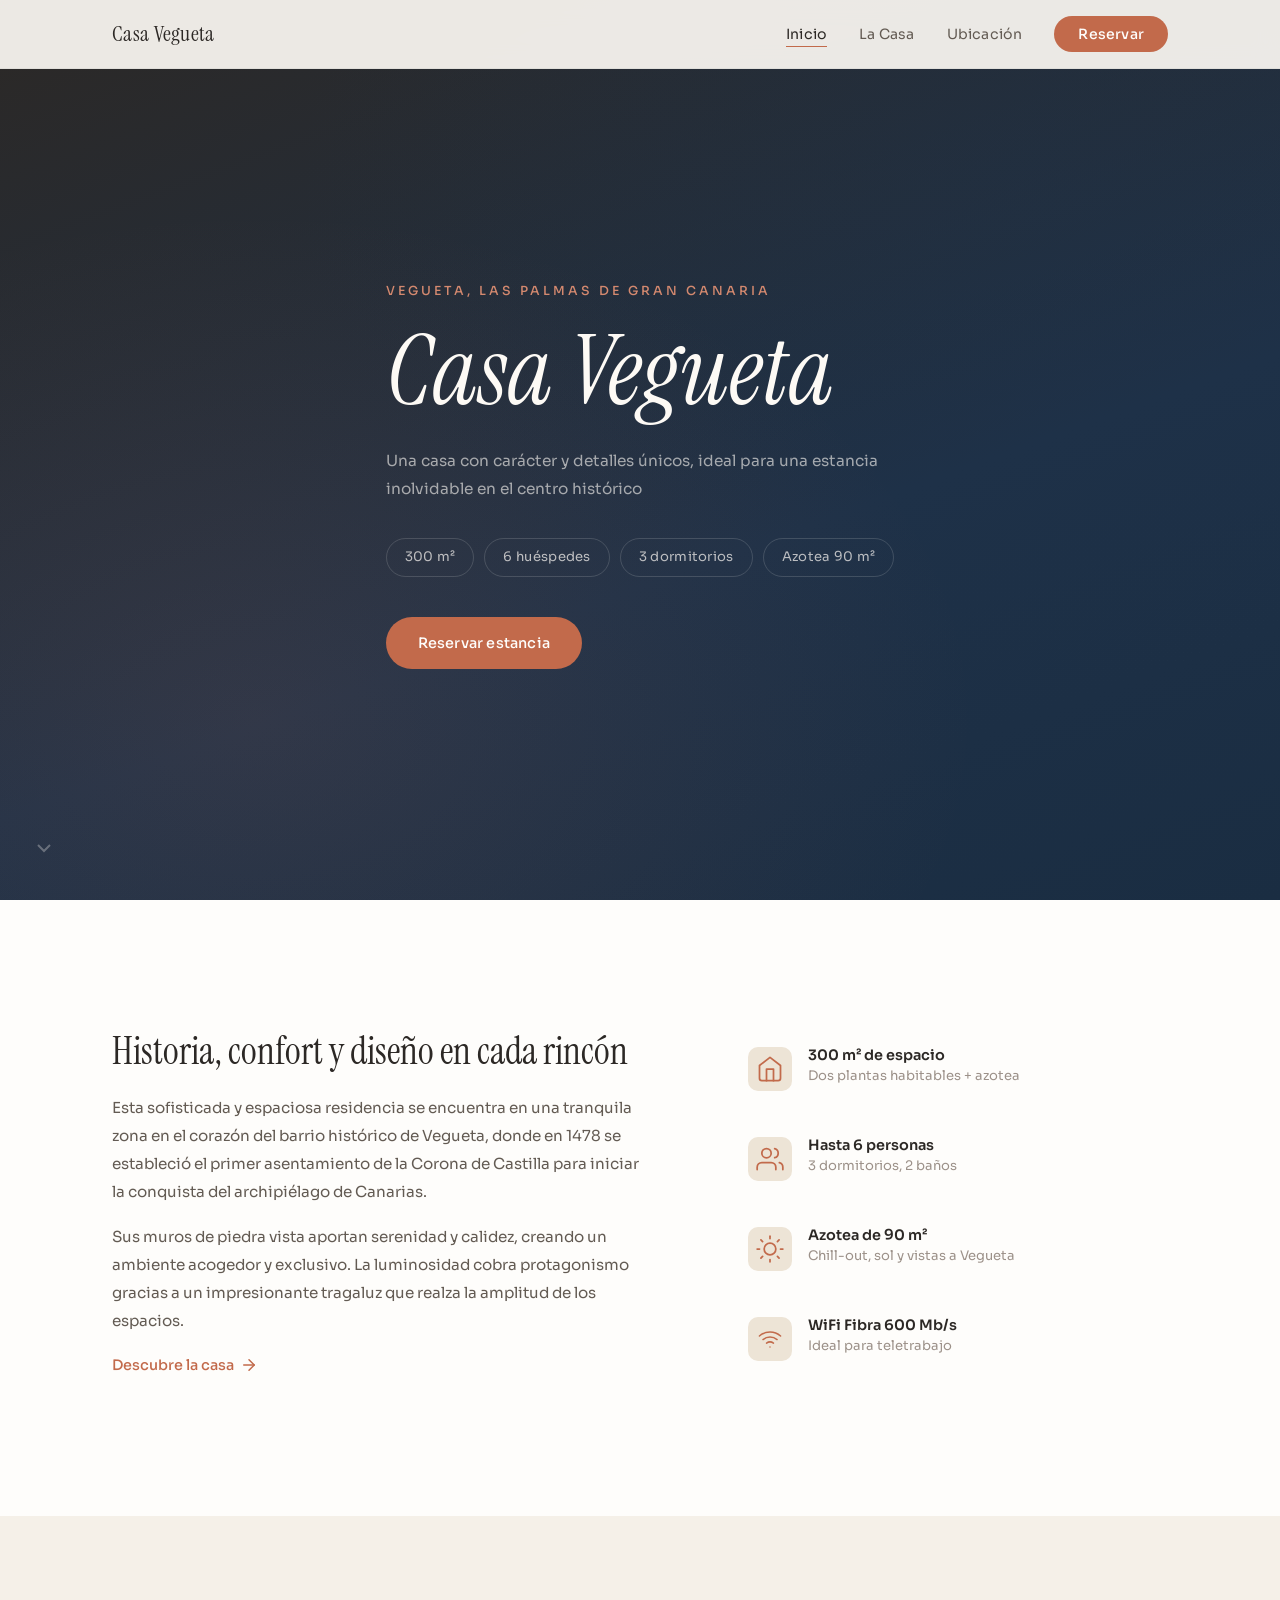
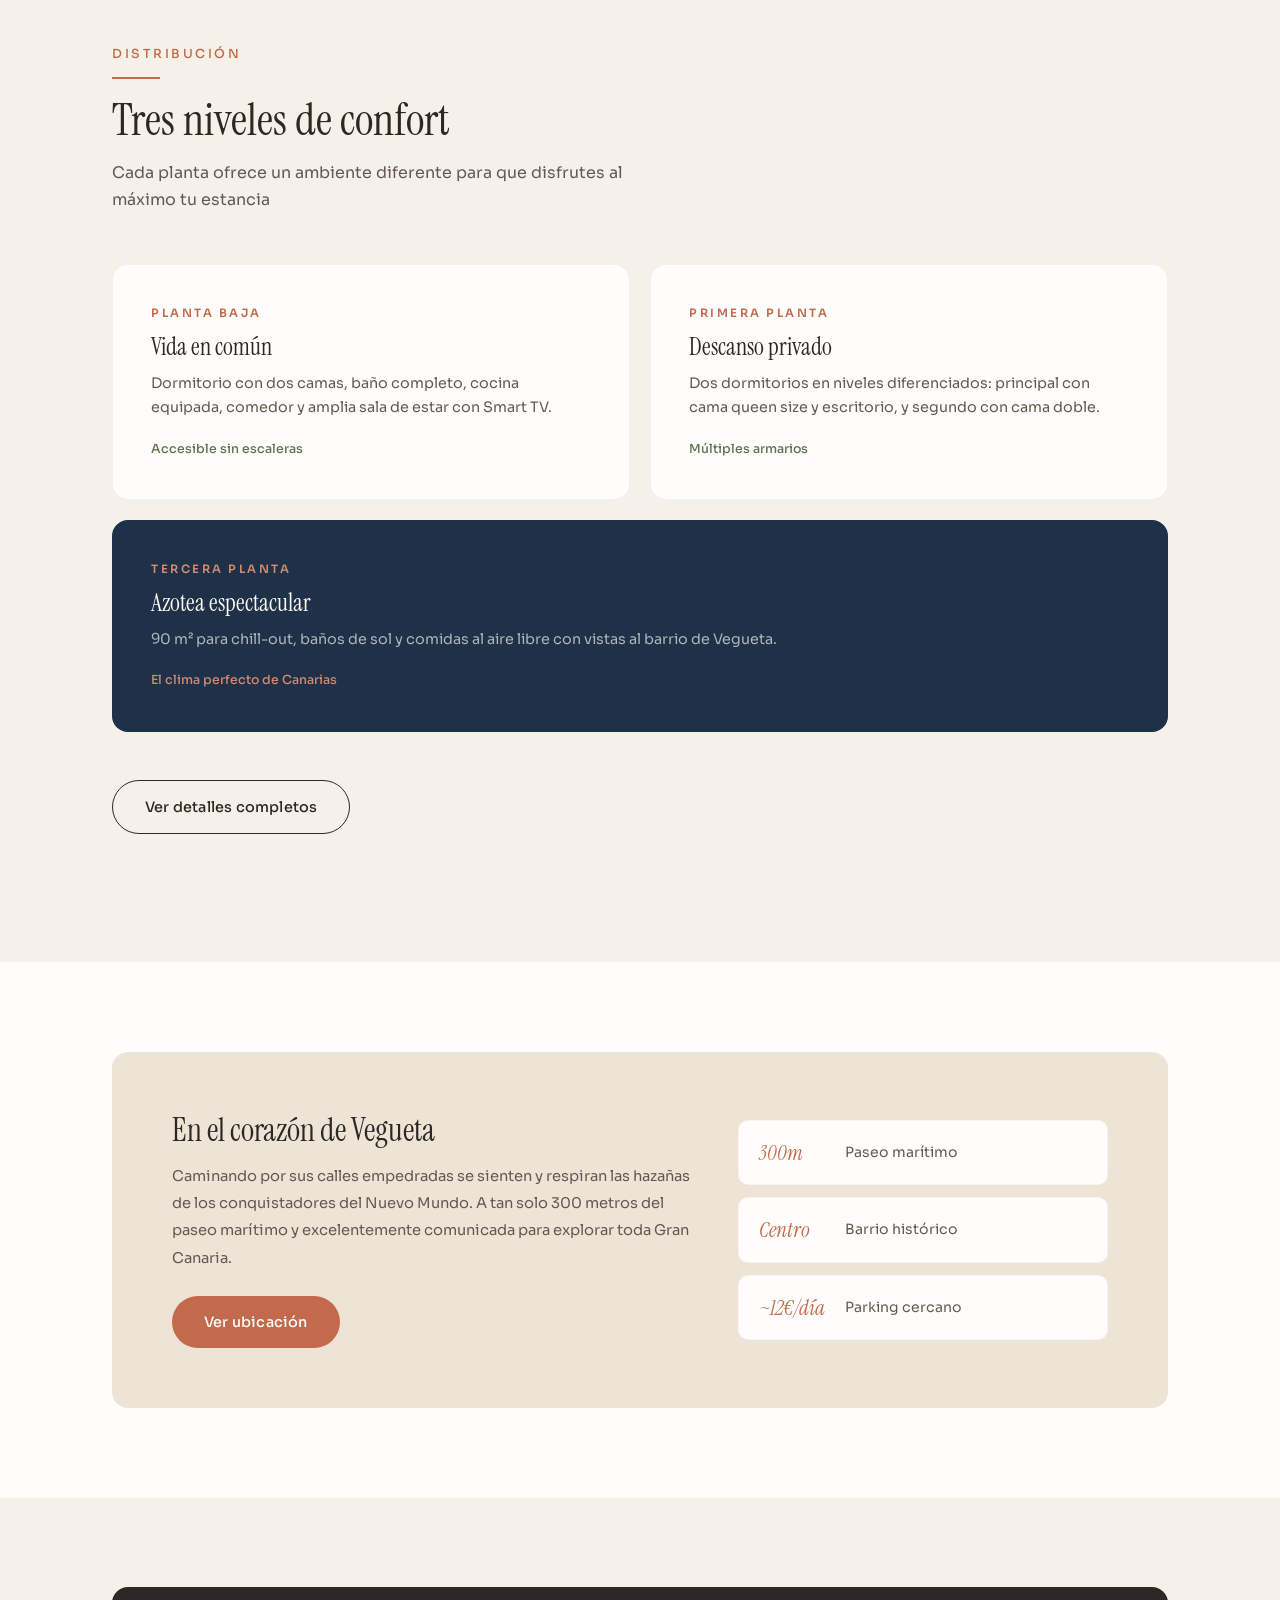
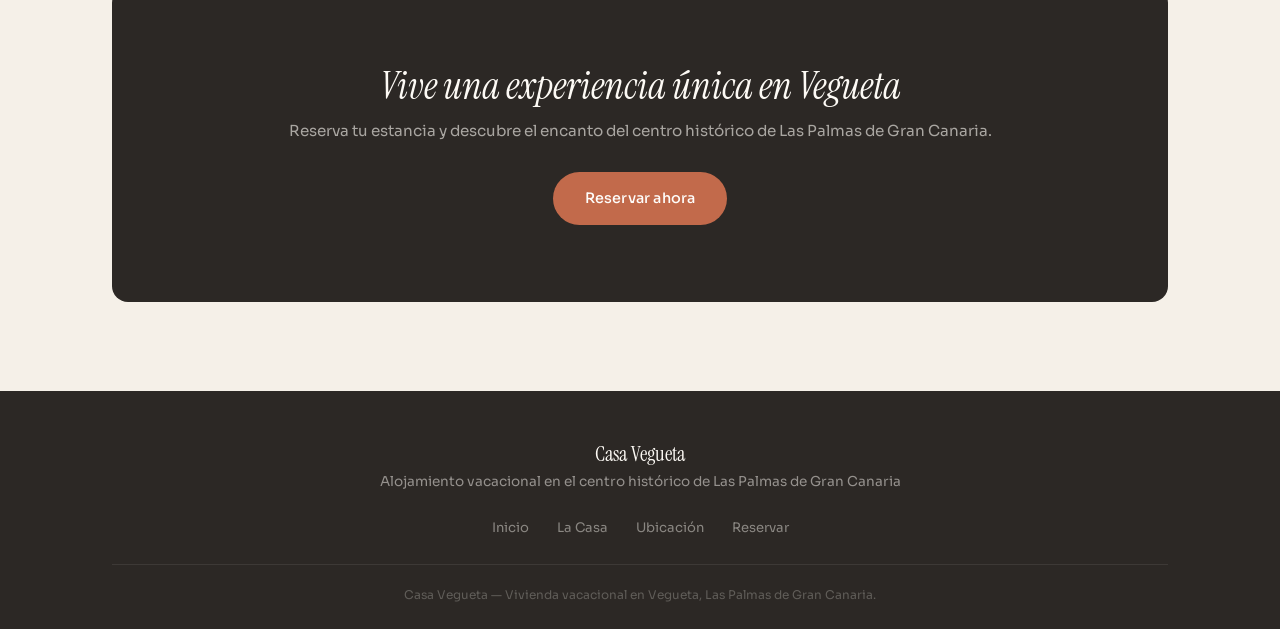
==== commit a07ce795: "Rediseño vacacional: Mediterranean Journal, mobile optimizado, experiencias Co-Authored-By: Claude O" ====
--- a/vacacional/index.html
+++ b/vacacional/index.html
@@ -4,13 +4,15 @@
     <meta charset="UTF-8">
     <meta name="viewport" content="width=device-width, initial-scale=1.0">
     <title>Casa Vegueta | Alojamiento Vacacional en Las Palmas de Gran Canaria</title>
+    <meta name="description" content="Casa Vegueta — 300 m² de historia, confort y diseño en el corazón de Vegueta, Las Palmas de Gran Canaria. 3 dormitorios, azotea de 90 m² y ubicación privilegiada.">
     <link rel="preconnect" href="https://fonts.googleapis.com">
     <link rel="preconnect" href="https://fonts.gstatic.com" crossorigin>
-    <link href="https://fonts.googleapis.com/css2?family=Cormorant+Garamond:wght@400;500;600;700&family=Outfit:wght@300;400;500;600&display=swap" rel="stylesheet">
+    <link href="https://fonts.googleapis.com/css2?family=Instrument+Serif:ital@0;1&family=Sora:wght@300;400;500;600&display=swap" rel="stylesheet">
     <link rel="stylesheet" href="styles.css">
 </head>
 <body>
-    <!-- Navegación -->
+
+    <!-- NAV -->
     <nav class="navbar" id="navbar">
         <div class="nav-container">
             <a href="index.html" class="nav-logo">Casa Vegueta</a>
@@ -28,7 +30,6 @@
 
     <!-- HERO -->
     <section class="hero">
-        <div class="hero-overlay"></div>
         <div class="hero-content">
             <p class="hero-location">Vegueta, Las Palmas de Gran Canaria</p>
             <h1 class="hero-title">Casa Vegueta</h1>
@@ -63,13 +64,19 @@
                         Sus muros de piedra vista aportan serenidad y calidez, creando un ambiente acogedor y exclusivo.
                         La luminosidad cobra protagonismo gracias a un impresionante tragaluz que realza la amplitud de los espacios.
                     </p>
-                    <a href="la-casa.html" class="link-arrow">Descubre la casa &rarr;</a>
+                    <a href="la-casa.html" class="link-arrow">
+                        Descubre la casa
+                        <svg width="18" height="18" viewBox="0 0 24 24" fill="none" stroke="currentColor" stroke-width="2" stroke-linecap="round" stroke-linejoin="round">
+                            <line x1="5" y1="12" x2="19" y2="12"/><polyline points="12 5 19 12 12 19"/>
+                        </svg>
+                    </a>
                 </div>
                 <div class="intro-features">
-                    <div class="feature-item">
-                        <div class="feature-icon">
-                            <svg width="28" height="28" viewBox="0 0 24 24" fill="none" stroke="currentColor" stroke-width="1.5">
+                    <div class="feature-item reveal">
+                        <div class="feature-icon">
+                            <svg width="28" height="28" viewBox="0 0 24 24" fill="none" stroke="currentColor" stroke-width="1.5" stroke-linecap="round" stroke-linejoin="round">
                                 <path d="M3 9l9-7 9 7v11a2 2 0 0 1-2 2H5a2 2 0 0 1-2-2z"/>
+                                <polyline points="9 22 9 12 15 12 15 22"/>
                             </svg>
                         </div>
                         <div>
@@ -77,10 +84,13 @@
                             <p>Dos plantas habitables + azotea</p>
                         </div>
                     </div>
-                    <div class="feature-item">
-                        <div class="feature-icon">
-                            <svg width="28" height="28" viewBox="0 0 24 24" fill="none" stroke="currentColor" stroke-width="1.5">
-                                <path d="M17 21v-2a4 4 0 0 0-4-4H5a4 4 0 0 0-4 4v2"/><circle cx="9" cy="7" r="4"/>
+                    <div class="feature-item reveal reveal-delay-1">
+                        <div class="feature-icon">
+                            <svg width="28" height="28" viewBox="0 0 24 24" fill="none" stroke="currentColor" stroke-width="1.5" stroke-linecap="round" stroke-linejoin="round">
+                                <path d="M17 21v-2a4 4 0 0 0-4-4H5a4 4 0 0 0-4 4v2"/>
+                                <circle cx="9" cy="7" r="4"/>
+                                <path d="M23 21v-2a4 4 0 0 0-3-3.87"/>
+                                <path d="M16 3.13a4 4 0 0 1 0 7.75"/>
                             </svg>
                         </div>
                         <div>
@@ -88,10 +98,18 @@
                             <p>3 dormitorios, 2 baños</p>
                         </div>
                     </div>
-                    <div class="feature-item">
-                        <div class="feature-icon">
-                            <svg width="28" height="28" viewBox="0 0 24 24" fill="none" stroke="currentColor" stroke-width="1.5">
-                                <circle cx="12" cy="12" r="5"/><line x1="12" y1="1" x2="12" y2="3"/><line x1="12" y1="21" x2="12" y2="23"/><line x1="4.22" y1="4.22" x2="5.64" y2="5.64"/><line x1="18.36" y1="18.36" x2="19.78" y2="19.78"/><line x1="1" y1="12" x2="3" y2="12"/><line x1="21" y1="12" x2="23" y2="12"/><line x1="4.22" y1="19.78" x2="5.64" y2="18.36"/><line x1="18.36" y1="5.64" x2="19.78" y2="4.22"/>
+                    <div class="feature-item reveal reveal-delay-2">
+                        <div class="feature-icon">
+                            <svg width="28" height="28" viewBox="0 0 24 24" fill="none" stroke="currentColor" stroke-width="1.5" stroke-linecap="round" stroke-linejoin="round">
+                                <circle cx="12" cy="12" r="5"/>
+                                <line x1="12" y1="1" x2="12" y2="3"/>
+                                <line x1="12" y1="21" x2="12" y2="23"/>
+                                <line x1="4.22" y1="4.22" x2="5.64" y2="5.64"/>
+                                <line x1="18.36" y1="18.36" x2="19.78" y2="19.78"/>
+                                <line x1="1" y1="12" x2="3" y2="12"/>
+                                <line x1="21" y1="12" x2="23" y2="12"/>
+                                <line x1="4.22" y1="19.78" x2="5.64" y2="18.36"/>
+                                <line x1="18.36" y1="5.64" x2="19.78" y2="4.22"/>
                             </svg>
                         </div>
                         <div>
@@ -99,10 +117,13 @@
                             <p>Chill-out, sol y vistas a Vegueta</p>
                         </div>
                     </div>
-                    <div class="feature-item">
-                        <div class="feature-icon">
-                            <svg width="28" height="28" viewBox="0 0 24 24" fill="none" stroke="currentColor" stroke-width="1.5">
-                                <rect x="2" y="3" width="20" height="14" rx="2" ry="2"/><line x1="8" y1="21" x2="16" y2="21"/><line x1="12" y1="17" x2="12" y2="21"/>
+                    <div class="feature-item reveal reveal-delay-3">
+                        <div class="feature-icon">
+                            <svg width="24" height="24" viewBox="0 0 24 24" fill="none" stroke="currentColor" stroke-width="1.5" stroke-linecap="round" stroke-linejoin="round">
+                                <path d="M5 12.55a11 11 0 0 1 14.08 0"/>
+                                <path d="M1.42 9a16 16 0 0 1 21.16 0"/>
+                                <path d="M8.53 16.11a6 6 0 0 1 6.95 0"/>
+                                <line x1="12" y1="20" x2="12.01" y2="20"/>
                             </svg>
                         </div>
                         <div>
@@ -115,40 +136,42 @@
         </div>
     </section>
 
-    <!-- PLANTAS PREVIEW -->
+    <!-- FLOORS PREVIEW -->
     <section class="floors-preview">
         <div class="container">
             <div class="section-header">
+                <span class="section-label">Distribución</span>
+                <div class="section-rule"></div>
                 <h2>Tres niveles de confort</h2>
-                <div class="section-line"></div>
+                <p class="section-sub">Cada planta ofrece un ambiente diferente para que disfrutes al máximo tu estancia</p>
             </div>
             <div class="floors-grid">
-                <div class="floor-card">
+                <div class="floor-card reveal">
                     <div class="floor-number">Planta baja</div>
                     <h3>Vida en común</h3>
                     <p>Dormitorio con dos camas, baño completo, cocina equipada, comedor y amplia sala de estar con Smart TV.</p>
                     <span class="floor-note">Accesible sin escaleras</span>
                 </div>
-                <div class="floor-card">
+                <div class="floor-card reveal reveal-delay-1">
                     <div class="floor-number">Primera planta</div>
                     <h3>Descanso privado</h3>
                     <p>Dos dormitorios en niveles diferenciados: principal con cama queen size y escritorio, y segundo con cama doble.</p>
                     <span class="floor-note">Múltiples armarios</span>
                 </div>
-                <div class="floor-card floor-card--highlight">
+                <div class="floor-card floor-card--highlight reveal reveal-delay-2">
                     <div class="floor-number">Tercera planta</div>
                     <h3>Azotea espectacular</h3>
                     <p>90 m² para chill-out, baños de sol y comidas al aire libre con vistas al barrio de Vegueta.</p>
                     <span class="floor-note">El clima perfecto de Canarias</span>
                 </div>
             </div>
-            <div class="text-center" style="margin-top: 40px;">
+            <div class="text-center" style="margin-top: 3rem;">
                 <a href="la-casa.html" class="btn btn-secondary">Ver detalles completos</a>
             </div>
         </div>
     </section>
 
-    <!-- UBICACIÓN PREVIEW -->
+    <!-- LOCATION PREVIEW -->
     <section class="location-preview">
         <div class="container">
             <div class="location-banner">
@@ -162,15 +185,15 @@
                     <a href="ubicacion.html" class="btn btn-primary">Ver ubicación</a>
                 </div>
                 <div class="location-highlights">
-                    <div class="highlight">
+                    <div class="highlight reveal">
                         <span class="highlight-distance">300m</span>
                         <span class="highlight-label">Paseo marítimo</span>
                     </div>
-                    <div class="highlight">
+                    <div class="highlight reveal reveal-delay-1">
                         <span class="highlight-distance">Centro</span>
                         <span class="highlight-label">Barrio histórico</span>
                     </div>
-                    <div class="highlight">
+                    <div class="highlight reveal reveal-delay-2">
                         <span class="highlight-distance">~12€/día</span>
                         <span class="highlight-label">Parking cercano</span>
                     </div>
@@ -185,9 +208,7 @@
             <div class="cta-box">
                 <h2>Vive una experiencia única en Vegueta</h2>
                 <p>Reserva tu estancia y descubre el encanto del centro histórico de Las Palmas de Gran Canaria.</p>
-                <div class="cta-buttons">
-                    <a href="reservar.html" class="btn btn-primary">Reservar ahora</a>
-                </div>
+                <a href="reservar.html" class="btn btn-primary">Reservar ahora</a>
             </div>
         </div>
     </section>
@@ -207,7 +228,7 @@
                     <a href="reservar.html">Reservar</a>
                 </div>
                 <div class="footer-legal">
-                    <p>Casa Vegueta - Vivienda vacacional en Vegueta, Las Palmas de Gran Canaria.</p>
+                    <p>Casa Vegueta — Vivienda vacacional en Vegueta, Las Palmas de Gran Canaria.</p>
                 </div>
             </div>
         </div>
--- a/vacacional/styles.css
+++ b/vacacional/styles.css
@@ -1,377 +1,591 @@
 /* ===========================
-   VARIABLES Y RESET
-   =========================== */
+   CASA VEGUETA — Mediterranean Journal
+   =========================== */
+
+/* --- DESIGN TOKENS --- */
 :root {
-    --color-primary: #2C3E50;
-    --color-primary-light: #3D566E;
-    --color-accent: #C9A96E;
-    --color-accent-light: #DFC799;
-    --color-accent-dark: #B08D4A;
-    --color-warm: #F4EDE4;
-    --color-warm-light: #FAF7F3;
-    --color-bg: #FAFAF8;
-    --color-white: #FFFFFF;
-    --color-text: #2C2C2C;
-    --color-text-light: #5C5C5C;
-    --color-text-muted: #9A9A9A;
-    --font-heading: 'Cormorant Garamond', Georgia, serif;
-    --font-body: 'Outfit', -apple-system, BlinkMacSystemFont, sans-serif;
-    --shadow-sm: 0 2px 8px rgba(0,0,0,0.06);
-    --shadow-md: 0 4px 24px rgba(0,0,0,0.08);
-    --shadow-lg: 0 8px 40px rgba(0,0,0,0.12);
-    --radius: 12px;
-    --radius-lg: 20px;
-    --transition: 0.3s ease;
-}
-
+    --c-ink: #2C2825;
+    --c-ink-light: #635B53;
+    --c-ink-muted: #9C9189;
+    --c-terracotta: #C26A4B;
+    --c-terracotta-hover: #A85838;
+    --c-terracotta-light: #D4896F;
+    --c-olive: #5E7352;
+    --c-olive-light: #7A9469;
+    --c-sand: #EDE4D6;
+    --c-sand-light: #F5F0E8;
+    --c-cream: #FDFAF5;
+    --c-white: #FEFDFB;
+    --c-navy: #1E3148;
+    --c-navy-light: #2B4462;
+
+    --f-heading: 'Instrument Serif', Georgia, serif;
+    --f-body: 'Sora', system-ui, sans-serif;
+
+    --space-xs: clamp(4px, 0.5vw, 8px);
+    --space-sm: clamp(8px, 1vw, 16px);
+    --space-md: clamp(16px, 2vw, 24px);
+    --space-lg: clamp(32px, 4vw, 56px);
+    --space-xl: clamp(56px, 7vw, 100px);
+    --space-2xl: clamp(80px, 10vw, 140px);
+
+    --r-sm: 6px;
+    --r-md: 10px;
+    --r-lg: 16px;
+
+    --shadow-sm: 0 1px 4px rgba(44,40,37,0.05);
+    --shadow-md: 0 4px 20px rgba(44,40,37,0.07);
+    --shadow-lg: 0 12px 40px rgba(44,40,37,0.10);
+
+    --ease: cubic-bezier(0.16, 1, 0.3, 1);
+    --duration: 0.5s;
+}
+
+/* --- RESET --- */
 *, *::before, *::after { margin: 0; padding: 0; box-sizing: border-box; }
-html { scroll-behavior: smooth; font-size: 16px; }
+html { scroll-behavior: smooth; font-size: 16px; -webkit-text-size-adjust: 100%; }
 body {
-    font-family: var(--font-body); color: var(--color-text);
-    background: var(--color-bg); line-height: 1.7; -webkit-font-smoothing: antialiased;
+    font-family: var(--f-body); color: var(--c-ink);
+    background: var(--c-cream); line-height: 1.7;
+    -webkit-font-smoothing: antialiased;
+    -moz-osx-font-smoothing: grayscale;
 }
 img { max-width: 100%; display: block; }
 a { text-decoration: none; color: inherit; }
 ul { list-style: none; }
-.container { max-width: 1100px; margin: 0 auto; padding: 0 24px; }
-.text-center { text-align: center; }
-
-/* ===========================
-   NAVEGACIÓN
-   =========================== */
+button { font-family: inherit; }
+
+.container { max-width: 1120px; margin: 0 auto; padding: 0 clamp(20px, 4vw, 32px); }
+
+/* --- TYPOGRAPHY --- */
+h1, h2, h3, h4 { font-family: var(--f-heading); font-weight: 400; line-height: 1.15; }
+
+/* --- NAVIGATION --- */
 .navbar {
     position: fixed; top: 0; left: 0; right: 0; z-index: 1000;
-    background: rgba(250, 250, 248, 0.95); backdrop-filter: blur(10px);
-    border-bottom: 1px solid rgba(0,0,0,0.05); transition: var(--transition);
-}
+    background: rgba(253, 250, 245, 0.92); backdrop-filter: blur(12px);
+    -webkit-backdrop-filter: blur(12px);
+    border-bottom: 1px solid rgba(44,40,37,0.06);
+    transition: box-shadow var(--duration) var(--ease);
+}
+.navbar.scrolled { box-shadow: var(--shadow-sm); }
 .nav-container {
-    max-width: 1100px; margin: 0 auto; padding: 0 24px;
-    display: flex; justify-content: space-between; align-items: center; height: 70px;
+    max-width: 1120px; margin: 0 auto; padding: 0 clamp(20px, 4vw, 32px);
+    display: flex; justify-content: space-between; align-items: center; height: 68px;
 }
 .nav-logo {
-    font-family: var(--font-heading); font-size: 1.5rem;
-    font-weight: 600; color: var(--color-primary); letter-spacing: 0.5px;
-}
-.nav-menu { display: flex; align-items: center; gap: 36px; }
+    font-family: var(--f-heading); font-size: 1.35rem;
+    color: var(--c-ink); letter-spacing: 0.3px;
+}
+.nav-menu { display: flex; align-items: center; gap: 32px; }
 .nav-link {
-    font-size: 0.9rem; font-weight: 500; color: var(--color-text-light);
-    transition: color var(--transition); position: relative;
-}
-.nav-link:hover, .nav-link.active { color: var(--color-primary); }
-.nav-link::after {
-    content: ''; position: absolute; bottom: -4px; left: 0;
-    width: 0; height: 2px; background: var(--color-accent);
-    transition: width var(--transition);
-}
-.nav-link:hover::after, .nav-link.active::after { width: 100%; }
+    font-size: 0.88rem; font-weight: 400; color: var(--c-ink-light);
+    letter-spacing: 0.2px; transition: color var(--duration) var(--ease);
+    position: relative;
+}
+.nav-link:hover, .nav-link.active { color: var(--c-ink); }
+.nav-link.active::after {
+    content: ''; position: absolute; bottom: -4px; left: 0; right: 0;
+    height: 1.5px; background: var(--c-terracotta);
+}
 .nav-cta {
-    background: var(--color-accent); color: var(--color-white) !important;
-    padding: 8px 22px; border-radius: 50px; font-weight: 500;
-}
-.nav-cta::after { display: none; }
-.nav-cta:hover, .nav-cta.active { background: var(--color-accent-dark); }
+    background: var(--c-terracotta); color: var(--c-white) !important;
+    padding: 9px 24px; border-radius: 100px; font-weight: 500;
+    transition: background var(--duration) var(--ease), transform var(--duration) var(--ease);
+}
+.nav-cta::after { display: none !important; }
+.nav-cta:hover { background: var(--c-terracotta-hover); }
 .nav-toggle {
     display: none; flex-direction: column; gap: 5px;
-    background: none; border: none; cursor: pointer; padding: 4px;
-}
-.nav-toggle span { width: 24px; height: 2px; background: var(--color-text); transition: var(--transition); }
-
-/* ===========================
-   BOTONES
-   =========================== */
+    background: none; border: none; cursor: pointer; padding: 6px;
+}
+.nav-toggle span {
+    width: 22px; height: 1.5px; background: var(--c-ink);
+    transition: all 0.3s var(--ease); display: block;
+}
+.nav-toggle.active span:nth-child(1) { transform: rotate(45deg) translate(4.5px, 4.5px); }
+.nav-toggle.active span:nth-child(2) { opacity: 0; }
+.nav-toggle.active span:nth-child(3) { transform: rotate(-45deg) translate(4.5px, -4.5px); }
+
+/* --- BUTTONS --- */
 .btn {
-    display: inline-block; padding: 14px 34px; border-radius: 50px;
-    font-family: var(--font-body); font-size: 0.95rem; font-weight: 500;
-    cursor: pointer; border: none; transition: all var(--transition);
-}
-.btn-primary { background: var(--color-accent); color: var(--color-white); }
-.btn-primary:hover { background: var(--color-accent-dark); transform: translateY(-2px); box-shadow: var(--shadow-md); }
-.btn-secondary { background: transparent; color: var(--color-primary); border: 2px solid var(--color-primary); }
-.btn-secondary:hover { background: var(--color-primary); color: var(--color-white); transform: translateY(-2px); }
-.btn-full { width: 100%; text-align: center; }
-
-/* ===========================
-   SECTION HEADER
-   =========================== */
-.section-header { text-align: center; margin-bottom: 60px; }
-.section-header h2 { font-family: var(--font-heading); font-size: 2.5rem; font-weight: 600; color: var(--color-text); margin-bottom: 12px; }
-.section-line { width: 60px; height: 3px; background: var(--color-accent); margin: 0 auto 16px; border-radius: 2px; }
-.section-sub { font-size: 1.05rem; color: var(--color-text-light); }
-
-/* ===========================
-   PAGE HEADER
-   =========================== */
+    display: inline-flex; align-items: center; justify-content: center;
+    padding: 14px 32px; border-radius: 100px;
+    font-family: var(--f-body); font-size: 0.9rem; font-weight: 500;
+    cursor: pointer; border: none; letter-spacing: 0.2px;
+    transition: all var(--duration) var(--ease);
+}
+.btn-primary {
+    background: var(--c-terracotta); color: var(--c-white);
+}
+.btn-primary:hover {
+    background: var(--c-terracotta-hover);
+    transform: translateY(-2px); box-shadow: 0 6px 20px rgba(194,106,75,0.25);
+}
+.btn-secondary {
+    background: transparent; color: var(--c-ink);
+    border: 1.5px solid var(--c-ink);
+}
+.btn-secondary:hover {
+    background: var(--c-ink); color: var(--c-cream);
+    transform: translateY(-2px);
+}
+.btn-outline-light {
+    background: transparent; color: var(--c-white);
+    border: 1.5px solid rgba(255,255,255,0.4);
+}
+.btn-outline-light:hover {
+    background: var(--c-white); color: var(--c-ink);
+}
+.btn-full { width: 100%; }
+
+.link-arrow {
+    font-weight: 500; color: var(--c-terracotta); font-size: 0.9rem;
+    display: inline-flex; align-items: center; gap: 6px;
+    transition: gap var(--duration) var(--ease);
+}
+.link-arrow:hover { gap: 10px; }
+.link-arrow svg { transition: transform var(--duration) var(--ease); }
+.link-arrow:hover svg { transform: translateX(3px); }
+
+/* --- SECTION HEADERS --- */
+.section-header { margin-bottom: var(--space-lg); }
+.section-header.centered { text-align: center; }
+.section-header h2 {
+    font-size: clamp(1.8rem, 3.5vw, 2.8rem);
+    color: var(--c-ink); margin-bottom: 12px;
+}
+.section-label {
+    font-family: var(--f-body); font-size: 0.78rem; font-weight: 500;
+    color: var(--c-terracotta); text-transform: uppercase;
+    letter-spacing: 2.5px; margin-bottom: 12px; display: block;
+}
+.section-rule {
+    width: 48px; height: 2px; background: var(--c-terracotta);
+    margin-bottom: 16px; border: none;
+}
+.section-rule.centered { margin-left: auto; margin-right: auto; }
+.section-sub {
+    font-size: 1rem; color: var(--c-ink-light); max-width: 520px; line-height: 1.7;
+}
+.section-sub.centered { margin-left: auto; margin-right: auto; }
+
+/* --- PAGE HEADER --- */
 .page-header {
-    padding: 140px 0 60px;
-    background: linear-gradient(135deg, var(--color-warm) 0%, var(--color-warm-light) 100%);
-    text-align: center;
-}
-.page-header h1 { font-family: var(--font-heading); font-size: 3.2rem; font-weight: 700; color: var(--color-text); margin-bottom: 12px; }
-.page-header p { font-size: 1.15rem; color: var(--color-text-light); }
-.page-header--warm { background: linear-gradient(135deg, var(--color-accent-light) 0%, var(--color-warm) 100%); }
-.page-header--dark { background: linear-gradient(135deg, var(--color-primary) 0%, var(--color-primary-light) 100%); }
-.page-header--dark h1, .page-header--dark p { color: var(--color-white); }
-.page-header--dark p { opacity: 0.85; }
+    padding: clamp(110px, 14vw, 160px) 0 var(--space-lg);
+    background: var(--c-sand-light);
+}
+.page-header h1 {
+    font-size: clamp(2.4rem, 5vw, 3.6rem);
+    color: var(--c-ink); margin-bottom: 8px;
+}
+.page-header p { font-size: 1.05rem; color: var(--c-ink-light); }
+.page-header--warm { background: var(--c-sand); }
+.page-header--dark {
+    background: linear-gradient(160deg, var(--c-navy) 0%, var(--c-navy-light) 100%);
+}
+.page-header--dark h1 { color: var(--c-cream); }
+.page-header--dark p { color: rgba(253,250,245,0.7); }
 
 /* ===========================
    HERO
    =========================== */
 .hero {
-    position: relative; min-height: 100vh; display: flex; align-items: center;
-    justify-content: center; text-align: center; overflow: hidden;
-    background: linear-gradient(135deg, #1a1a2e 0%, #16213e 40%, #0f3460 100%);
-}
-.hero-overlay {
-    position: absolute; inset: 0;
-    background: radial-gradient(ellipse at 30% 50%, rgba(201, 169, 110, 0.15) 0%, transparent 60%);
-}
-.hero-content { position: relative; z-index: 2; max-width: 750px; padding: 0 24px; }
+    min-height: 100svh; display: grid; align-items: center;
+    background: linear-gradient(160deg, #2C2825 0%, var(--c-navy) 60%, #1a2d42 100%);
+    position: relative; overflow: hidden;
+    padding: clamp(100px, 12vw, 140px) 0 var(--space-xl);
+}
+.hero::before {
+    content: ''; position: absolute; inset: 0;
+    background:
+        radial-gradient(ellipse at 20% 80%, rgba(194,106,75,0.12) 0%, transparent 50%),
+        radial-gradient(ellipse at 80% 20%, rgba(30,49,72,0.3) 0%, transparent 50%);
+}
+.hero-content {
+    position: relative; z-index: 2;
+    max-width: 1120px; margin: 0 auto; padding: 0 clamp(20px, 4vw, 32px);
+}
 .hero-location {
-    font-size: 0.9rem; font-weight: 500; color: var(--color-accent-light);
-    letter-spacing: 3px; text-transform: uppercase; margin-bottom: 16px;
+    font-size: 0.78rem; font-weight: 500; color: var(--c-terracotta-light);
+    letter-spacing: 3px; text-transform: uppercase; margin-bottom: 20px;
 }
 .hero-title {
-    font-family: var(--font-heading); font-size: 4.5rem; font-weight: 700;
-    color: var(--color-white); line-height: 1.1; margin-bottom: 20px;
+    font-family: var(--f-heading); font-style: italic;
+    font-size: clamp(3rem, 8vw, 6rem);
+    color: var(--c-cream); line-height: 1.05; margin-bottom: 24px;
+    max-width: 700px;
 }
 .hero-subtitle {
-    font-size: 1.15rem; color: rgba(255,255,255,0.75);
-    line-height: 1.7; margin-bottom: 32px; max-width: 600px; margin-left: auto; margin-right: auto;
-}
-.hero-badges { display: flex; justify-content: center; gap: 12px; margin-bottom: 36px; flex-wrap: wrap; }
+    font-size: clamp(0.95rem, 1.2vw, 1.1rem);
+    color: rgba(253,250,245,0.6); line-height: 1.8;
+    margin-bottom: 36px; max-width: 500px;
+}
+.hero-badges {
+    display: flex; gap: 10px; margin-bottom: 40px; flex-wrap: wrap;
+}
 .badge {
-    background: rgba(255,255,255,0.1); border: 1px solid rgba(255,255,255,0.2);
-    color: var(--color-white); padding: 6px 18px; border-radius: 50px;
-    font-size: 0.85rem; font-weight: 400; backdrop-filter: blur(4px);
+    color: rgba(253,250,245,0.7); padding: 7px 18px;
+    border: 1px solid rgba(253,250,245,0.15);
+    border-radius: 100px; font-size: 0.82rem; font-weight: 400;
+    letter-spacing: 0.3px;
 }
 .hero-scroll {
-    position: absolute; bottom: 32px; left: 50%; transform: translateX(-50%);
-    color: rgba(255,255,255,0.4); animation: bounce 2s infinite;
-}
-@keyframes bounce {
-    0%, 100% { transform: translateX(-50%) translateY(0); }
-    50% { transform: translateX(-50%) translateY(8px); }
+    position: absolute; bottom: 32px; left: clamp(20px, 4vw, 32px);
+    color: rgba(253,250,245,0.3); animation: float 3s ease-in-out infinite;
+}
+@keyframes float {
+    0%, 100% { transform: translateY(0); }
+    50% { transform: translateY(6px); }
 }
 
 /* ===========================
    INTRO
    =========================== */
-.intro { padding: 100px 0; background: var(--color-white); }
-.intro-grid { display: grid; grid-template-columns: 1.2fr 0.8fr; gap: 60px; align-items: start; }
-.intro-text h2 { font-family: var(--font-heading); font-size: 2.2rem; margin-bottom: 20px; color: var(--color-text); line-height: 1.2; }
-.intro-text p { color: var(--color-text-light); line-height: 1.8; margin-bottom: 16px; }
-.link-arrow { font-weight: 600; color: var(--color-accent-dark); transition: color var(--transition); display: inline-block; margin-top: 8px; }
-.link-arrow:hover { color: var(--color-accent); }
-
+.intro { padding: var(--space-2xl) 0; background: var(--c-white); }
+.intro-grid {
+    display: grid; grid-template-columns: 1.1fr 0.9fr;
+    gap: clamp(40px, 6vw, 80px); align-items: start;
+}
+.intro-text h2 {
+    font-size: clamp(1.8rem, 3vw, 2.5rem);
+    color: var(--c-ink); line-height: 1.2; margin-bottom: 20px;
+}
+.intro-text p {
+    color: var(--c-ink-light); line-height: 1.85; margin-bottom: 16px; font-size: 0.95rem;
+}
 .feature-item {
     display: flex; gap: 16px; align-items: flex-start;
-    padding: 20px; background: var(--color-warm-light); border-radius: var(--radius);
-    margin-bottom: 12px; transition: transform var(--transition);
-}
-.feature-item:hover { transform: translateX(4px); }
+    padding: 18px 20px; border-radius: var(--r-md);
+    margin-bottom: 8px;
+    border: 1px solid transparent;
+    transition: all var(--duration) var(--ease);
+}
+.feature-item:hover {
+    background: var(--c-sand-light);
+    border-color: rgba(44,40,37,0.04);
+}
 .feature-icon {
-    width: 52px; height: 52px; background: var(--color-accent);
-    color: var(--color-white); border-radius: 50%;
+    width: 44px; height: 44px; background: var(--c-sand);
+    color: var(--c-terracotta); border-radius: 10px;
     display: flex; align-items: center; justify-content: center; flex-shrink: 0;
 }
-.feature-item h4 { font-size: 0.95rem; font-weight: 600; color: var(--color-text); margin-bottom: 2px; }
-.feature-item p { font-size: 0.85rem; color: var(--color-text-muted); margin: 0; }
+.feature-item h4 { font-family: var(--f-body); font-size: 0.9rem; font-weight: 600; color: var(--c-ink); margin-bottom: 2px; }
+.feature-item p { font-size: 0.82rem; color: var(--c-ink-muted); margin: 0; line-height: 1.5; }
 
 /* ===========================
    FLOORS PREVIEW
    =========================== */
-.floors-preview { padding: 100px 0; background: var(--color-bg); }
-.floors-grid { display: grid; grid-template-columns: repeat(3, 1fr); gap: 24px; }
+.floors-preview { padding: var(--space-2xl) 0; background: var(--c-sand-light); }
+.floors-grid {
+    display: grid; grid-template-columns: 1fr 1fr; gap: 20px;
+}
 .floor-card {
-    background: var(--color-white); border-radius: var(--radius-lg); padding: 36px 28px;
-    box-shadow: var(--shadow-sm); transition: transform var(--transition), box-shadow var(--transition);
-    border-top: 4px solid transparent;
-}
-.floor-card:hover { transform: translateY(-6px); box-shadow: var(--shadow-lg); }
-.floor-number { font-size: 0.8rem; font-weight: 600; color: var(--color-accent); text-transform: uppercase; letter-spacing: 2px; margin-bottom: 12px; }
-.floor-card h3 { font-family: var(--font-heading); font-size: 1.5rem; margin-bottom: 12px; color: var(--color-text); }
-.floor-card p { font-size: 0.92rem; color: var(--color-text-light); line-height: 1.7; margin-bottom: 16px; }
-.floor-note { font-size: 0.82rem; font-weight: 500; color: var(--color-accent-dark); }
-.floor-card--highlight { background: var(--color-primary); color: var(--color-white); border-top-color: var(--color-accent); }
-.floor-card--highlight h3, .floor-card--highlight .floor-number { color: var(--color-accent-light); }
-.floor-card--highlight p { color: rgba(255,255,255,0.8); }
-.floor-card--highlight .floor-note { color: var(--color-accent-light); }
+    background: var(--c-white); border-radius: var(--r-lg); padding: clamp(28px, 3vw, 40px);
+    border: 1px solid rgba(44,40,37,0.05);
+    transition: transform var(--duration) var(--ease), box-shadow var(--duration) var(--ease);
+}
+.floor-card:hover { transform: translateY(-4px); box-shadow: var(--shadow-lg); }
+.floor-card:last-child { grid-column: 1 / -1; }
+.floor-number {
+    font-size: 0.72rem; font-weight: 600; color: var(--c-terracotta);
+    text-transform: uppercase; letter-spacing: 2.5px; margin-bottom: 10px;
+}
+.floor-card h3 { font-size: clamp(1.2rem, 2vw, 1.5rem); margin-bottom: 10px; color: var(--c-ink); }
+.floor-card p { font-size: 0.9rem; color: var(--c-ink-light); line-height: 1.7; margin-bottom: 14px; }
+.floor-note { font-size: 0.78rem; font-weight: 500; color: var(--c-olive); }
+.floor-card--highlight {
+    background: var(--c-navy); border-color: transparent;
+}
+.floor-card--highlight h3 { color: var(--c-cream); }
+.floor-card--highlight .floor-number { color: var(--c-terracotta-light); }
+.floor-card--highlight p { color: rgba(253,250,245,0.65); }
+.floor-card--highlight .floor-note { color: var(--c-terracotta-light); }
 
 /* ===========================
    LOCATION PREVIEW
    =========================== */
-.location-preview { padding: 80px 0; background: var(--color-white); }
+.location-preview { padding: var(--space-xl) 0; background: var(--c-white); }
 .location-banner {
-    background: var(--color-warm); border-radius: var(--radius-lg); padding: 60px;
-    display: grid; grid-template-columns: 1.5fr 1fr; gap: 40px; align-items: center;
-}
-.location-text h2 { font-family: var(--font-heading); font-size: 2rem; margin-bottom: 16px; color: var(--color-text); }
-.location-text p { color: var(--color-text-light); line-height: 1.8; margin-bottom: 24px; }
-.location-highlights { display: flex; flex-direction: column; gap: 16px; }
+    background: var(--c-sand); border-radius: var(--r-lg);
+    padding: clamp(32px, 5vw, 60px);
+    display: grid; grid-template-columns: 1.4fr 1fr; gap: clamp(28px, 4vw, 48px);
+    align-items: center;
+}
+.location-text h2 {
+    font-size: clamp(1.6rem, 2.5vw, 2.2rem);
+    margin-bottom: 14px; color: var(--c-ink);
+}
+.location-text p { color: var(--c-ink-light); line-height: 1.85; margin-bottom: 24px; font-size: 0.92rem; }
+.location-highlights { display: flex; flex-direction: column; gap: 12px; }
 .highlight {
-    background: var(--color-white); border-radius: var(--radius); padding: 16px 20px;
+    background: var(--c-white); border-radius: var(--r-md); padding: 14px 20px;
     display: flex; align-items: center; gap: 16px;
-}
-.highlight-distance { font-family: var(--font-heading); font-size: 1.4rem; font-weight: 700; color: var(--color-accent-dark); min-width: 70px; }
-.highlight-label { font-size: 0.9rem; color: var(--color-text-light); }
+    border: 1px solid rgba(44,40,37,0.04);
+}
+.highlight-distance {
+    font-family: var(--f-heading); font-style: italic;
+    font-size: 1.3rem; color: var(--c-terracotta);
+    min-width: 70px;
+}
+.highlight-label { font-size: 0.88rem; color: var(--c-ink-light); }
 
 /* ===========================
    CTA
    =========================== */
-.cta-section { padding: 80px 0; background: var(--color-bg); }
+.cta-section { padding: var(--space-xl) 0; background: var(--c-sand-light); }
 .cta-box {
-    text-align: center; background: linear-gradient(135deg, var(--color-primary) 0%, var(--color-primary-light) 100%);
-    border-radius: var(--radius-lg); padding: 70px 40px; color: var(--color-white);
-}
-.cta-box h2 { font-family: var(--font-heading); font-size: 2.2rem; margin-bottom: 12px; }
-.cta-box p { opacity: 0.85; margin-bottom: 28px; font-size: 1.05rem; }
-.cta-buttons { display: flex; justify-content: center; gap: 16px; flex-wrap: wrap; }
+    text-align: center;
+    background: var(--c-ink);
+    border-radius: var(--r-lg); padding: clamp(48px, 6vw, 80px) clamp(24px, 4vw, 60px);
+    color: var(--c-cream);
+}
+.cta-box h2 { font-size: clamp(1.6rem, 3vw, 2.4rem); margin-bottom: 10px; font-style: italic; }
+.cta-box p { color: rgba(253,250,245,0.6); margin-bottom: 28px; font-size: 0.95rem; }
+.cta-buttons { display: flex; justify-content: center; gap: 14px; flex-wrap: wrap; }
 
 /* ===========================
    LA CASA PAGE
    =========================== */
-.casa-intro { padding: 80px 0; background: var(--color-white); }
-.casa-intro-grid { display: grid; grid-template-columns: 1.3fr 0.7fr; gap: 60px; align-items: center; }
-.casa-intro-text h2 { font-family: var(--font-heading); font-size: 2.2rem; margin-bottom: 20px; color: var(--color-text); line-height: 1.2; }
-.casa-intro-text p { color: var(--color-text-light); line-height: 1.8; margin-bottom: 16px; }
-.casa-stats { display: grid; grid-template-columns: 1fr 1fr; gap: 16px; }
+.casa-intro { padding: var(--space-xl) 0; background: var(--c-white); }
+.casa-intro-grid {
+    display: grid; grid-template-columns: 1.2fr 0.8fr;
+    gap: clamp(40px, 5vw, 72px); align-items: center;
+}
+.casa-intro-text h2 {
+    font-size: clamp(1.8rem, 3vw, 2.5rem);
+    margin-bottom: 20px; color: var(--c-ink); line-height: 1.2;
+}
+.casa-intro-text p { color: var(--c-ink-light); line-height: 1.85; margin-bottom: 16px; font-size: 0.95rem; }
+.casa-stats { display: grid; grid-template-columns: 1fr 1fr; gap: 14px; }
 .stat {
-    background: var(--color-warm-light); border-radius: var(--radius); padding: 24px;
-    text-align: center; border-bottom: 3px solid var(--color-accent);
-}
-.stat-number { display: block; font-family: var(--font-heading); font-size: 2.5rem; font-weight: 700; color: var(--color-primary); }
-.stat-label { font-size: 0.85rem; color: var(--color-text-muted); font-weight: 500; }
+    background: var(--c-sand-light); border-radius: var(--r-md); padding: 24px 16px;
+    text-align: center;
+    border-bottom: 2px solid var(--c-terracotta);
+}
+.stat-number {
+    display: block; font-family: var(--f-heading); font-style: italic;
+    font-size: clamp(2rem, 3vw, 2.8rem); color: var(--c-ink);
+}
+.stat-label { font-size: 0.8rem; color: var(--c-ink-muted); font-weight: 500; letter-spacing: 0.3px; }
 
 /* Floor details */
-.floors-detail { padding: 40px 0 80px; background: var(--color-white); }
+.floors-detail { padding: var(--space-lg) 0 var(--space-xl); background: var(--c-white); }
 .floor-detail {
-    background: var(--color-warm-light); border-radius: var(--radius-lg); padding: 48px;
-    margin-bottom: 24px; border-left: 4px solid var(--color-accent);
-}
-.floor-detail--highlight { background: var(--color-primary); border-left-color: var(--color-accent); }
-.floor-detail--highlight * { color: var(--color-white); }
-.floor-detail--highlight p { color: rgba(255,255,255,0.8) !important; }
-.floor-detail--highlight .floor-label { color: var(--color-accent-light) !important; }
+    background: var(--c-sand-light); border-radius: var(--r-lg);
+    padding: clamp(28px, 4vw, 48px); margin-bottom: 20px;
+    border-left: 3px solid var(--c-terracotta);
+}
+.floor-detail--highlight {
+    background: var(--c-navy); border-left-color: var(--c-terracotta-light);
+}
+.floor-detail--highlight h2 { color: var(--c-cream) !important; }
+.floor-detail--highlight p { color: rgba(253,250,245,0.7) !important; }
+.floor-detail--highlight .floor-label { color: var(--c-terracotta-light) !important; }
+.floor-detail--highlight .azotea-tag {
+    background: rgba(253,250,245,0.12); color: var(--c-cream);
+    border-color: rgba(253,250,245,0.25);
+}
 .floor-detail-header { margin-bottom: 20px; }
-.floor-label { font-size: 0.8rem; font-weight: 600; color: var(--color-accent-dark); text-transform: uppercase; letter-spacing: 2px; margin-bottom: 8px; display: block; }
-.floor-detail h2 { font-family: var(--font-heading); font-size: 1.8rem; color: var(--color-text); }
-.floor-detail-content p { color: var(--color-text-light); line-height: 1.8; margin-bottom: 20px; }
-
-.floor-amenities { display: flex; flex-direction: column; gap: 10px; }
-.amenity { display: flex; align-items: center; gap: 10px; font-size: 0.95rem; color: var(--color-text); }
-.amenity svg { color: var(--color-accent); flex-shrink: 0; }
-
-.floor-rooms { display: grid; grid-template-columns: 1fr 1fr; gap: 20px; }
+.floor-label {
+    font-size: 0.72rem; font-weight: 600; color: var(--c-terracotta);
+    text-transform: uppercase; letter-spacing: 2.5px; margin-bottom: 8px; display: block;
+}
+.floor-detail h2 { font-size: clamp(1.4rem, 2.5vw, 1.8rem); color: var(--c-ink); }
+.floor-detail-content p { color: var(--c-ink-light); line-height: 1.85; margin-bottom: 20px; font-size: 0.95rem; }
+
+.floor-amenities { display: flex; flex-direction: column; gap: 8px; }
+.amenity {
+    display: flex; align-items: center; gap: 10px;
+    font-size: 0.92rem; color: var(--c-ink);
+}
+.amenity svg { color: var(--c-terracotta); flex-shrink: 0; }
+
+.floor-rooms { display: grid; grid-template-columns: 1fr 1fr; gap: 16px; }
 .room-card {
-    background: var(--color-white); border-radius: var(--radius); padding: 24px;
-    border: 1px solid rgba(0,0,0,0.06);
-}
-.room-card h4 { font-family: var(--font-heading); font-size: 1.1rem; color: var(--color-primary); margin-bottom: 12px; }
+    background: var(--c-white); border-radius: var(--r-md); padding: 24px;
+    border: 1px solid rgba(44,40,37,0.06);
+}
+.room-card h4 { font-size: 1.05rem; color: var(--c-ink); margin-bottom: 12px; }
 .room-card ul { list-style: none; }
-.room-card li { padding: 4px 0; padding-left: 16px; position: relative; font-size: 0.9rem; color: var(--color-text-light); }
-.room-card li::before { content: ''; position: absolute; left: 0; top: 12px; width: 6px; height: 6px; border-radius: 50%; background: var(--color-accent); }
-
-.azotea-features { display: flex; gap: 10px; flex-wrap: wrap; }
+.room-card li {
+    padding: 4px 0 4px 16px; position: relative;
+    font-size: 0.88rem; color: var(--c-ink-light);
+}
+.room-card li::before {
+    content: ''; position: absolute; left: 0; top: 12px;
+    width: 5px; height: 5px; border-radius: 50%; background: var(--c-terracotta);
+}
+
+.azotea-features { display: flex; gap: 8px; flex-wrap: wrap; }
 .azotea-tag {
-    background: rgba(201, 169, 110, 0.2); color: var(--color-accent-light);
-    padding: 6px 18px; border-radius: 50px; font-size: 0.85rem; font-weight: 500;
-    border: 1px solid rgba(201, 169, 110, 0.3);
+    background: rgba(194,106,75,0.15); color: var(--c-terracotta-light);
+    padding: 6px 16px; border-radius: 100px; font-size: 0.82rem; font-weight: 500;
+    border: 1px solid rgba(194,106,75,0.2);
 }
 
 /* Equipment */
-.equipment { padding: 80px 0; background: var(--color-bg); }
-.equipment-grid { display: grid; grid-template-columns: repeat(3, 1fr); gap: 24px; }
+.equipment { padding: var(--space-xl) 0; background: var(--c-sand-light); }
+.equipment-grid { display: grid; grid-template-columns: repeat(3, 1fr); gap: 20px; }
 .equipment-category {
-    background: var(--color-white); border-radius: var(--radius-lg); padding: 32px;
-    box-shadow: var(--shadow-sm);
-}
-.equipment-category h4 { font-family: var(--font-heading); font-size: 1.3rem; color: var(--color-primary); margin-bottom: 16px; padding-bottom: 12px; border-bottom: 2px solid var(--color-accent); }
-.equipment-category li { padding: 6px 0; padding-left: 16px; position: relative; font-size: 0.9rem; color: var(--color-text-light); }
-.equipment-category li::before { content: ''; position: absolute; left: 0; top: 13px; width: 5px; height: 5px; border-radius: 50%; background: var(--color-accent); }
-
-/* ===========================
-   UBICACIÓN PAGE
-   =========================== */
-.location-history { padding: 80px 0; background: var(--color-white); }
-.history-grid { display: grid; grid-template-columns: 1.5fr 0.5fr; gap: 60px; align-items: center; }
-.history-text h2 { font-family: var(--font-heading); font-size: 2.2rem; margin-bottom: 20px; color: var(--color-text); line-height: 1.2; }
-.history-text p { color: var(--color-text-light); line-height: 1.8; margin-bottom: 16px; }
+    background: var(--c-white); border-radius: var(--r-lg); padding: 32px 28px;
+    border: 1px solid rgba(44,40,37,0.04);
+}
+.equipment-category h4 {
+    font-family: var(--f-heading); font-size: 1.25rem; color: var(--c-ink);
+    margin-bottom: 16px; padding-bottom: 12px;
+    border-bottom: 2px solid var(--c-terracotta);
+}
+.equipment-category li {
+    padding: 5px 0 5px 16px; position: relative;
+    font-size: 0.88rem; color: var(--c-ink-light);
+}
+.equipment-category li::before {
+    content: ''; position: absolute; left: 0; top: 12px;
+    width: 4px; height: 4px; border-radius: 50%; background: var(--c-terracotta);
+}
+
+/* ===========================
+   UBICACION PAGE
+   =========================== */
+.location-history { padding: var(--space-xl) 0; background: var(--c-white); }
+.history-grid {
+    display: grid; grid-template-columns: 1.5fr 0.5fr;
+    gap: clamp(32px, 5vw, 60px); align-items: center;
+}
+.history-text h2 {
+    font-size: clamp(1.8rem, 3vw, 2.5rem);
+    margin-bottom: 20px; color: var(--c-ink); line-height: 1.2;
+}
+.history-text p { color: var(--c-ink-light); line-height: 1.85; margin-bottom: 16px; font-size: 0.95rem; }
 .history-card {
-    background: var(--color-primary); color: var(--color-white); border-radius: var(--radius-lg);
-    padding: 40px; text-align: center;
-}
-.history-year { display: block; font-family: var(--font-heading); font-size: 3.5rem; font-weight: 700; color: var(--color-accent-light); margin-bottom: 12px; }
-.history-card p { font-size: 0.95rem; opacity: 0.8; }
-
-.nearby { padding: 80px 0; background: var(--color-bg); }
-.nearby-grid { display: grid; grid-template-columns: repeat(3, 1fr); gap: 24px; }
+    background: var(--c-navy); color: var(--c-cream); border-radius: var(--r-lg);
+    padding: clamp(28px, 3vw, 40px); text-align: center;
+}
+.history-year {
+    display: block; font-family: var(--f-heading); font-style: italic;
+    font-size: clamp(2.8rem, 4vw, 3.8rem); color: var(--c-terracotta-light);
+    margin-bottom: 10px;
+}
+.history-card p { font-size: 0.9rem; color: rgba(253,250,245,0.6); }
+
+/* Experiences */
+.experiences { padding: var(--space-xl) 0; background: var(--c-white); }
+.experiences-grid {
+    display: grid; grid-template-columns: repeat(3, 1fr); gap: 20px;
+}
+.experience-card {
+    padding: clamp(24px, 3vw, 32px);
+    border-radius: var(--r-lg);
+    border: 1px solid rgba(44,40,37,0.06);
+    transition: all var(--duration) var(--ease);
+}
+.experience-card:hover {
+    border-color: var(--c-terracotta);
+    transform: translateY(-3px); box-shadow: var(--shadow-md);
+}
+.experience-emoji { font-size: 1.6rem; margin-bottom: 14px; display: block; }
+.experience-card h3 { font-size: 1.1rem; margin-bottom: 8px; color: var(--c-ink); }
+.experience-card p { font-size: 0.85rem; color: var(--c-ink-light); line-height: 1.7; }
+
+/* Nearby */
+.nearby { padding: var(--space-xl) 0; background: var(--c-sand-light); }
+.nearby-grid { display: grid; grid-template-columns: repeat(3, 1fr); gap: 20px; }
 .nearby-card {
-    background: var(--color-white); border-radius: var(--radius-lg); padding: 32px 24px;
-    box-shadow: var(--shadow-sm); transition: transform var(--transition), box-shadow var(--transition);
+    background: var(--c-white); border-radius: var(--r-lg);
+    padding: clamp(24px, 3vw, 32px) clamp(20px, 2.5vw, 28px);
+    border: 1px solid rgba(44,40,37,0.04);
+    transition: all var(--duration) var(--ease);
     text-align: center;
 }
-.nearby-card:hover { transform: translateY(-4px); box-shadow: var(--shadow-md); }
-.nearby-icon { color: var(--color-accent); margin-bottom: 16px; }
-.nearby-card h3 { font-family: var(--font-heading); font-size: 1.2rem; margin-bottom: 8px; color: var(--color-text); }
-.nearby-card p { font-size: 0.88rem; color: var(--color-text-light); line-height: 1.6; margin-bottom: 12px; }
-.nearby-distance { font-size: 0.8rem; font-weight: 600; color: var(--color-accent-dark); background: var(--color-warm-light); padding: 4px 14px; border-radius: 50px; }
-
-.explore-island { padding: 80px 0; background: var(--color-white); }
+.nearby-card:hover { transform: translateY(-3px); box-shadow: var(--shadow-md); }
+.nearby-icon { color: var(--c-terracotta); margin-bottom: 14px; }
+.nearby-card h3 { font-size: 1.1rem; margin-bottom: 8px; color: var(--c-ink); }
+.nearby-card p { font-size: 0.85rem; color: var(--c-ink-light); line-height: 1.7; margin-bottom: 12px; }
+.nearby-distance {
+    font-size: 0.75rem; font-weight: 600; color: var(--c-olive);
+    background: rgba(94,115,82,0.08); padding: 4px 14px; border-radius: 100px;
+    display: inline-block;
+}
+
+.explore-island { padding: var(--space-xl) 0; background: var(--c-white); }
 .explore-banner {
-    background: linear-gradient(135deg, var(--color-accent) 0%, var(--color-accent-dark) 100%);
-    border-radius: var(--radius-lg); padding: 60px; text-align: center; color: var(--color-white);
-}
-.explore-banner h2 { font-family: var(--font-heading); font-size: 2.2rem; margin-bottom: 16px; }
-.explore-banner p { opacity: 0.9; max-width: 600px; margin: 0 auto 28px; line-height: 1.7; }
+    background: linear-gradient(160deg, var(--c-terracotta) 0%, var(--c-terracotta-hover) 100%);
+    border-radius: var(--r-lg); padding: clamp(40px, 5vw, 64px);
+    text-align: center; color: var(--c-cream);
+}
+.explore-banner h2 {
+    font-size: clamp(1.6rem, 3vw, 2.4rem); margin-bottom: 14px; font-style: italic;
+}
+.explore-banner p {
+    color: rgba(253,250,245,0.8); max-width: 560px;
+    margin: 0 auto 28px; line-height: 1.8; font-size: 0.95rem;
+}
 
 /* ===========================
    RESERVAR PAGE
    =========================== */
-.booking-page { padding: 80px 0; background: var(--color-white); }
-.booking-grid { display: grid; grid-template-columns: 1fr 1.1fr; gap: 60px; align-items: start; }
-.booking-info h2 { font-family: var(--font-heading); font-size: 2rem; margin-bottom: 4px; }
-.booking-location { color: var(--color-text-light); margin-bottom: 28px; }
+.booking-page { padding: var(--space-xl) 0; background: var(--c-white); }
+.booking-grid {
+    display: grid; grid-template-columns: 1fr 1.1fr;
+    gap: clamp(40px, 5vw, 64px); align-items: start;
+}
+.booking-info h2 { font-size: clamp(1.6rem, 2.5vw, 2rem); margin-bottom: 4px; }
+.booking-location { color: var(--c-ink-light); margin-bottom: 28px; font-size: 0.92rem; }
 
 .booking-summary { margin-bottom: 32px; }
-.summary-item { display: flex; align-items: center; gap: 12px; padding: 10px 0; font-size: 0.95rem; color: var(--color-text); border-bottom: 1px solid rgba(0,0,0,0.05); }
-.summary-item svg { color: var(--color-accent); flex-shrink: 0; }
+.summary-item {
+    display: flex; align-items: center; gap: 12px;
+    padding: 10px 0; font-size: 0.92rem; color: var(--c-ink);
+    border-bottom: 1px solid rgba(44,40,37,0.05);
+}
+.summary-item svg { color: var(--c-terracotta); flex-shrink: 0; }
 
 .platforms { margin-bottom: 32px; }
-.platforms h3 { font-family: var(--font-heading); font-size: 1.3rem; margin-bottom: 8px; color: var(--color-text); }
-.platforms > p { font-size: 0.9rem; color: var(--color-text-light); margin-bottom: 16px; }
-.platform-buttons { display: flex; flex-direction: column; gap: 12px; }
+.platforms h3 { font-size: 1.2rem; margin-bottom: 8px; color: var(--c-ink); }
+.platforms > p { font-size: 0.88rem; color: var(--c-ink-light); margin-bottom: 16px; }
+.platform-buttons { display: flex; flex-direction: column; gap: 10px; }
 .platform-btn {
-    display: flex; align-items: center; gap: 12px; padding: 16px 24px;
-    border-radius: var(--radius); font-weight: 500; font-size: 0.95rem;
-    transition: all var(--transition); border: 2px solid;
+    display: flex; align-items: center; gap: 12px; padding: 15px 24px;
+    border-radius: var(--r-md); font-weight: 500; font-size: 0.92rem;
+    transition: all var(--duration) var(--ease); border: 1.5px solid;
 }
 .platform-btn:hover { transform: translateY(-2px); box-shadow: var(--shadow-md); }
-.platform-airbnb { background: #FF5A5F; color: var(--color-white); border-color: #FF5A5F; }
+.platform-airbnb { background: #FF5A5F; color: var(--c-white); border-color: #FF5A5F; }
 .platform-airbnb:hover { background: #e04e53; }
-.platform-booking { background: #003580; color: var(--color-white); border-color: #003580; }
+.platform-booking { background: #003580; color: var(--c-white); border-color: #003580; }
 .platform-booking:hover { background: #002a66; }
 
 .parking-note {
     display: flex; align-items: center; gap: 12px; padding: 16px 20px;
-    background: var(--color-warm-light); border-radius: var(--radius); font-size: 0.9rem; color: var(--color-text-light);
-}
-.parking-note svg { color: var(--color-accent); flex-shrink: 0; }
-
-.booking-form-wrapper { position: sticky; top: 90px; }
+    background: var(--c-sand-light); border-radius: var(--r-md);
+    font-size: 0.88rem; color: var(--c-ink-light);
+}
+.parking-note svg { color: var(--c-terracotta); flex-shrink: 0; }
+
+.booking-form-wrapper { position: sticky; top: 88px; }
 .booking-form {
-    background: var(--color-warm-light); border-radius: var(--radius-lg); padding: 40px;
-}
-.booking-form h3 { font-family: var(--font-heading); font-size: 1.4rem; margin-bottom: 4px; color: var(--color-text); }
-.booking-form > p { font-size: 0.9rem; color: var(--color-text-light); margin-bottom: 24px; }
-.form-group { margin-bottom: 18px; }
-.form-group label { display: block; font-size: 0.85rem; font-weight: 500; color: var(--color-text); margin-bottom: 6px; }
+    background: var(--c-sand-light); border-radius: var(--r-lg);
+    padding: clamp(28px, 3vw, 40px);
+    border: 1px solid rgba(44,40,37,0.04);
+}
+.booking-form h3 { font-size: 1.3rem; margin-bottom: 4px; color: var(--c-ink); }
+.booking-form > p { font-size: 0.88rem; color: var(--c-ink-light); margin-bottom: 24px; }
+.form-group { margin-bottom: 16px; }
+.form-group label {
+    display: block; font-size: 0.82rem; font-weight: 500;
+    color: var(--c-ink); margin-bottom: 6px; letter-spacing: 0.2px;
+}
 .form-group input, .form-group select, .form-group textarea {
-    width: 100%; padding: 12px 16px; border: 1px solid rgba(0,0,0,0.1);
-    border-radius: 8px; font-family: var(--font-body); font-size: 0.95rem;
-    background: var(--color-white); color: var(--color-text); transition: border-color var(--transition);
+    width: 100%; padding: 12px 16px;
+    border: 1px solid rgba(44,40,37,0.12); border-radius: var(--r-sm);
+    font-family: var(--f-body); font-size: 0.92rem;
+    background: var(--c-white); color: var(--c-ink);
+    transition: border-color var(--duration) var(--ease), box-shadow var(--duration) var(--ease);
 }
 .form-group input:focus, .form-group select:focus, .form-group textarea:focus {
-    outline: none; border-color: var(--color-accent); box-shadow: 0 0 0 3px rgba(201, 169, 110, 0.15);
+    outline: none; border-color: var(--c-terracotta);
+    box-shadow: 0 0 0 3px rgba(194,106,75,0.1);
 }
 .form-group textarea { resize: vertical; }
 .form-row { display: grid; grid-template-columns: 1fr 1fr; gap: 12px; }
@@ -379,22 +593,51 @@
 /* ===========================
    FOOTER
    =========================== */
-.footer { background: var(--color-primary); color: rgba(255,255,255,0.7); padding: 50px 0 30px; }
+.footer {
+    background: var(--c-ink); color: rgba(253,250,245,0.5);
+    padding: var(--space-lg) 0 var(--space-md);
+}
 .footer-content { text-align: center; }
-.footer-brand h3 { font-family: var(--font-heading); font-size: 1.4rem; color: var(--color-white); margin-bottom: 4px; }
-.footer-brand p { margin-bottom: 24px; font-size: 0.88rem; }
-.footer-links { display: flex; justify-content: center; gap: 28px; margin-bottom: 24px; flex-wrap: wrap; }
-.footer-links a { font-size: 0.85rem; color: rgba(255,255,255,0.6); transition: color var(--transition); }
-.footer-links a:hover { color: var(--color-white); }
-.footer-legal { padding-top: 20px; border-top: 1px solid rgba(255,255,255,0.1); }
-.footer-legal p { font-size: 0.8rem; color: rgba(255,255,255,0.35); }
+.footer-brand h3 {
+    font-family: var(--f-heading); font-size: 1.3rem;
+    color: var(--c-cream); margin-bottom: 4px;
+}
+.footer-brand p { margin-bottom: 24px; font-size: 0.85rem; }
+.footer-links {
+    display: flex; justify-content: center; gap: 28px;
+    margin-bottom: 24px; flex-wrap: wrap;
+}
+.footer-links a {
+    font-size: 0.82rem; color: rgba(253,250,245,0.45);
+    transition: color var(--duration) var(--ease);
+}
+.footer-links a:hover { color: var(--c-cream); }
+.footer-legal { padding-top: 20px; border-top: 1px solid rgba(253,250,245,0.08); }
+.footer-legal p { font-size: 0.75rem; color: rgba(253,250,245,0.25); }
+
+/* ===========================
+   ANIMATIONS
+   =========================== */
+.reveal {
+    opacity: 0; transform: translateY(16px);
+    transition: opacity 0.7s var(--ease), transform 0.7s var(--ease);
+}
+.reveal.visible { opacity: 1; transform: translateY(0); }
+.reveal-delay-1 { transition-delay: 0.08s; }
+.reveal-delay-2 { transition-delay: 0.16s; }
+.reveal-delay-3 { transition-delay: 0.24s; }
+.reveal-delay-4 { transition-delay: 0.32s; }
 
 /* ===========================
    RESPONSIVE
    =========================== */
+body.menu-open { overflow: hidden; }
+
 @media (max-width: 968px) {
     .intro-grid, .casa-intro-grid, .history-grid { grid-template-columns: 1fr; }
-    .floors-grid, .equipment-grid, .nearby-grid { grid-template-columns: 1fr; max-width: 500px; margin: 0 auto; }
+    .floors-grid { grid-template-columns: 1fr; }
+    .floor-card:last-child { grid-column: auto; }
+    .equipment-grid, .nearby-grid, .experiences-grid { grid-template-columns: 1fr; max-width: 480px; margin-left: auto; margin-right: auto; }
     .location-banner { grid-template-columns: 1fr; }
     .booking-grid { grid-template-columns: 1fr; }
     .booking-form-wrapper { position: static; }
@@ -403,24 +646,62 @@
 }
 
 @media (max-width: 768px) {
+    .nav-container { height: 58px; }
     .nav-menu {
-        position: fixed; top: 70px; left: 0; right: 0;
-        background: var(--color-white); flex-direction: column;
-        padding: 20px; gap: 16px; box-shadow: var(--shadow-md);
-        transform: translateY(-110%); transition: transform var(--transition);
+        position: fixed; top: 58px; left: 0; right: 0; bottom: 0;
+        background: var(--c-cream); flex-direction: column;
+        padding: 28px clamp(20px, 4vw, 32px); gap: 4px;
+        transform: translateY(-110%); transition: transform 0.4s var(--ease);
+        overflow-y: auto;
     }
     .nav-menu.active { transform: translateY(0); }
     .nav-toggle { display: flex; }
-    .hero-title { font-size: 3rem; }
-    .page-header h1 { font-size: 2.2rem; }
-    .casa-stats { grid-template-columns: 1fr 1fr; }
-    .nearby-grid { max-width: 100%; grid-template-columns: 1fr; }
+    .nav-link {
+        font-size: 1.05rem; padding: 14px 0;
+        display: block; border-bottom: 1px solid rgba(44,40,37,0.05);
+    }
+    .nav-link::after { display: none; }
+    .nav-cta { text-align: center; margin-top: 12px; padding: 14px 24px; }
+
+    .hero-title { font-size: clamp(2.6rem, 10vw, 3.6rem); }
+    .hero-subtitle { font-size: 0.92rem; }
+    .page-header { padding: 100px 0 var(--space-lg); }
+
+    .location-banner { padding: 28px 22px; }
+    .cta-box { padding: 40px 24px; }
+    .explore-banner { padding: 32px 22px; }
+    .floor-detail { padding: 24px 20px; }
+    .booking-form { padding: 24px 20px; }
     .form-row { grid-template-columns: 1fr; }
+
+    .casa-stats { grid-template-columns: 1fr 1fr; gap: 10px; }
+    .stat { padding: 18px 12px; }
+
+    .btn { padding: 15px 28px; font-size: 0.92rem; min-height: 48px; }
+    .platform-btn { padding: 14px 20px; justify-content: center; }
+
+    .equipment-grid, .nearby-grid, .experiences-grid { max-width: 100%; }
+    .footer { padding: 36px 0 24px; }
 }
 
 @media (max-width: 480px) {
+    .hero { padding-top: 90px; }
     .hero-title { font-size: 2.4rem; }
-    .hero-badges { gap: 8px; }
-    .badge { font-size: 0.78rem; padding: 4px 12px; }
-    .footer-links { flex-wrap: wrap; }
-}
+    .badge { font-size: 0.75rem; padding: 5px 12px; }
+    .section-header h2 { font-size: 1.5rem; }
+
+    .nearby-grid { grid-template-columns: 1fr 1fr; gap: 10px; }
+    .nearby-card { padding: 18px 14px; }
+    .nearby-card h3 { font-size: 0.95rem; }
+    .nearby-card p { font-size: 0.8rem; }
+    .nearby-icon svg { width: 24px; height: 24px; }
+
+    .experiences-grid { grid-template-columns: 1fr 1fr; gap: 10px; }
+    .experience-card { padding: 20px 14px; }
+    .experience-card h3 { font-size: 0.95rem; }
+
+    .page-header h1 { font-size: 1.8rem; }
+    .stat-number { font-size: 1.8rem; }
+    .floor-detail { padding: 20px 16px; }
+    .equipment-category { padding: 22px 18px; }
+}
